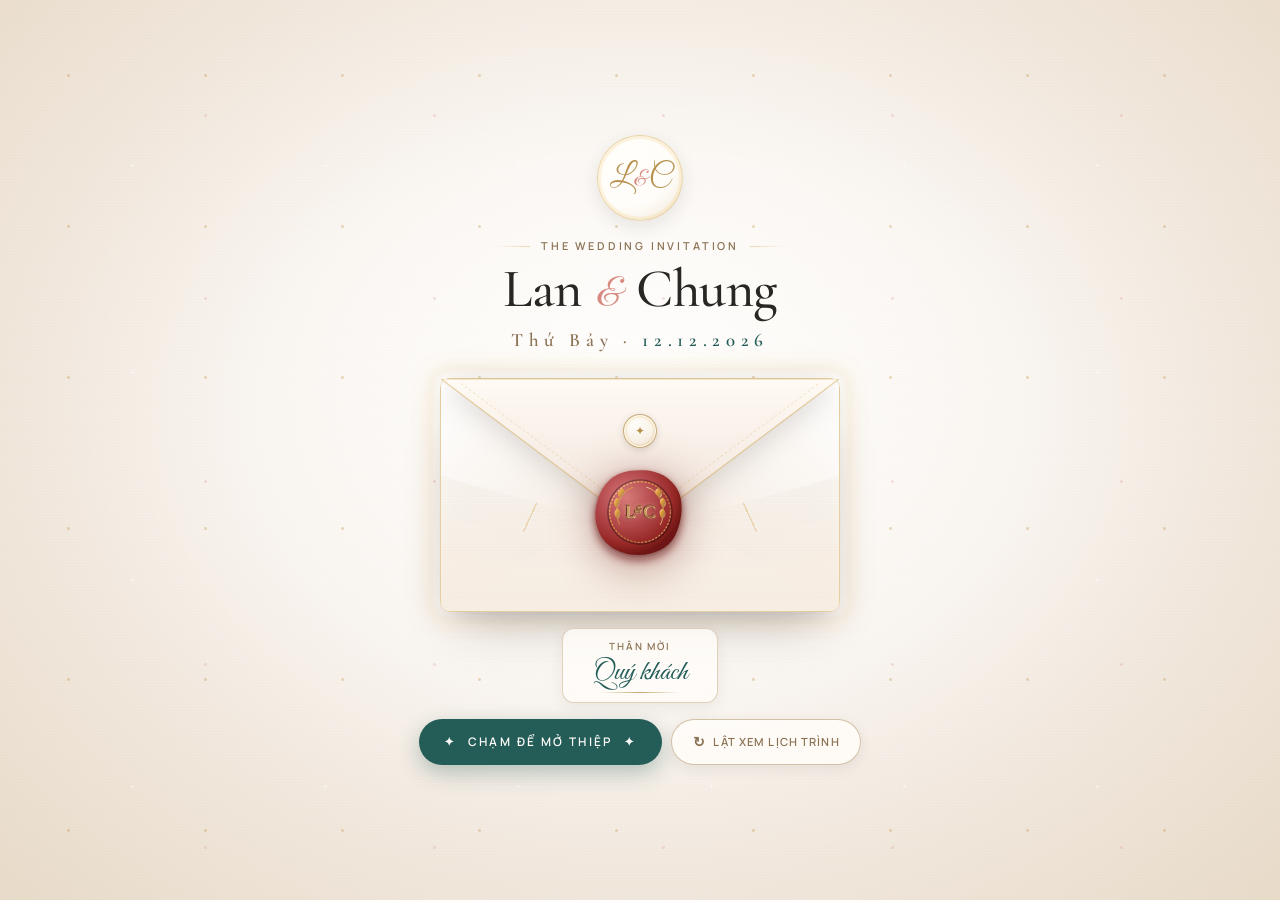
==== outer-cover.html @ cf14f26f "commit" ====
<!DOCTYPE html>
<html lang="vi">

<head>
  <meta charset="utf-8" />
  <meta name="viewport" content="width=device-width, initial-scale=1, viewport-fit=cover" />
  <meta name="theme-color" content="#f6efe8" />
  <meta name="description" content="Thiệp cưới Lan và Chung, ngày 12 tháng 12 năm 2026 — Bìa ngoài" />
  <title>Lan & Chung | Bìa thiệp · 12.12.2026</title>

  <link rel="preconnect" href="https://fonts.googleapis.com" />
  <link rel="preconnect" href="https://fonts.gstatic.com" crossorigin />
  <link
    href="https://fonts.googleapis.com/css2?family=Cormorant+Garamond:ital,wght@0,400;0,500;0,600;1,400&family=Great+Vibes&family=Manrope:wght@300;400;500;600;700&display=swap&subset=vietnamese"
    rel="stylesheet" />

  <style>
    /* ======================================================================
       BÌA NGOÀI THIỆP CƯỚI — LAN & CHUNG | 12.12.2026
       Thiết kế theo đúng bảng màu của dự án:
         --cream  #f6efe8   nền kem ấm
         --paper  #fffdf9   giấy trắng ngà
         --ink    #292723   mực đen ấm
         --green  #397f7d   xanh ngọc (nhấn phụ)
         --green-deep #245c58
         --rose   #d88a80   hồng đất (nhấn tên, dấu &)
         --pink   #deb6b4   hồng phấn nhạt
         --gold   #e9ad32   vàng kim
         --wax    #962826 / --wax-dark #6e1614  đỏ sáp
         vàng đồng phụ trợ dùng sẵn trong dự án: #b8904d, #aa8d62, #8c7355
       ====================================================================== */

    :root {
      --cream: #f6efe8;
      --paper: #fffdf9;
      --ink: #292723;
      --green: #397f7d;
      --green-deep: #245c58;
      --rose: #d88a80;
      --pink: #deb6b4;
      --gold: #e9ad32;
      --wax: #962826;
      --wax-dark: #6e1614;
      /* dẫn xuất đồng bộ palette, không thêm màu lạ */
      --gold-soft: rgba(212, 168, 83, 0.45);
      /* từ #e9ad32 pha */
      --bronze: #b8904d;
      --bronze-deep: #8c7355;
      --line: rgba(41, 39, 35, 0.17);
      --serif: 'Cormorant Garamond', 'Times New Roman', serif;
      --sans: 'Manrope', -apple-system, BlinkMacSystemFont, 'Segoe UI', Roboto, Arial, sans-serif;
      --script: 'Great Vibes', cursive;
    }

    *,
    *::before,
    *::after {
      box-sizing: border-box;
    }

    html,
    body {
      height: 100%;
    }

    body {
      margin: 0;
      font: clamp(14px, 1.05vw, 16px)/1.72 var(--sans);
      color: var(--ink);
      background: var(--cream);
      overflow-x: hidden;
      -webkit-font-smoothing: antialiased;
      -moz-osx-font-smoothing: grayscale;
    }

    button {
      font: inherit;
      color: inherit;
    }

    img {
      max-width: 100%;
      height: auto;
    }

    .skip {
      position: absolute;
      left: -9999px;
      width: 1px;
      height: 1px;
      overflow: hidden;
    }

    .skip:focus {
      position: fixed;
      left: 1rem;
      top: 1rem;
      z-index: 3000;
      background: var(--paper);
      padding: 0.8rem 1.2rem;
      box-shadow: 0 4px 14px rgba(41, 39, 35, 0.2);
    }

    /* ======================================================================
       1. SÂN KHẤU BÌA (COVER STAGE)
       ====================================================================== */
    .cover {
      position: relative;
      min-height: 100dvh;
      display: flex;
      flex-direction: column;
      align-items: center;
      justify-content: center;
      gap: clamp(0.9rem, 2.2vh, 1.4rem);
      padding:
        max(1.2rem, env(safe-area-inset-top)) max(1rem, env(safe-area-inset-right)) max(1.2rem, env(safe-area-inset-bottom)) max(1rem, env(safe-area-inset-left));
      overflow: hidden auto;
      isolation: isolate;
      perspective: 1400px;
      text-align: center;
      background:
        radial-gradient(ellipse at 50% 42%, #fffdfa 0%, var(--cream) 62%, #efe6da 100%);
    }

    /* Hoạ tiết giấy kẻ mờ trên nền — lấy từ texture giấy mỹ thuật của dự án */
    .cover::before {
      content: "";
      position: absolute;
      inset: 0;
      z-index: 0;
      background:
        repeating-linear-gradient(0deg, rgba(151, 123, 86, 0.02) 0, rgba(151, 123, 86, 0.02) 1px, transparent 3px);
      pointer-events: none;
    }

    /* Vignette vàng đồng nhẹ dọc mép — giống lớp phủ khung thiệp */
    .cover::after {
      content: "";
      position: absolute;
      inset: 0;
      z-index: 0;
      background:
        radial-gradient(ellipse at 50% 48%, transparent 42%, rgba(183, 142, 83, 0.12) 100%),
        radial-gradient(ellipse at 50% 45%, rgba(255, 255, 255, 0.6), transparent 66%);
      pointer-events: none;
    }

    /* Hạt bụi vàng lấp lánh */
    .cover-sparkles {
      position: absolute;
      inset: 0;
      z-index: 1;
      background-image:
        radial-gradient(circle, rgba(190, 145, 57, 0.7) 0 1px, transparent 1.8px),
        radial-gradient(circle, rgba(255, 255, 255, 0.9) 0 1px, transparent 2px),
        radial-gradient(circle, rgba(216, 138, 128, 0.5) 0 1px, transparent 2px);
      background-position: 0 0, 36px 62px, 91px 24px;
      background-size: 137px 151px, 193px 207px, 229px 183px;
      opacity: 0.45;
      pointer-events: none;
      animation: sparkleDrift 32s linear infinite, sparkleTwinkle 4s ease-in-out infinite alternate;
    }

    @keyframes sparkleDrift {
      to {
        background-position: 137px 151px, 229px 269px, 320px 207px;
      }
    }

    @keyframes sparkleTwinkle {
      from {
        opacity: 0.3;
      }

      to {
        opacity: 0.6;
      }
    }

    /* Cánh hoa hồng phấn rơi (CSS-only, tinh tế, không nặng) */
    .petal {
      position: absolute;
      top: -6vh;
      z-index: 1;
      width: 12px;
      height: 12px;
      background: linear-gradient(145deg, var(--pink), var(--rose));
      border-radius: 60% 40% 55% 45% / 55% 60% 40% 45%;
      opacity: 0;
      pointer-events: none;
      animation: petalFall linear infinite;
      filter: drop-shadow(0 1px 2px rgba(41, 39, 35, 0.12));
    }

    .petal:nth-child(1) {
      left: 8%;
      animation-duration: 13s;
      animation-delay: 0s;
      --sway: 5vw;
      --spin: 320deg;
    }

    .petal:nth-child(2) {
      left: 22%;
      animation-duration: 16s;
      animation-delay: 2.4s;
      --sway: -6vw;
      --spin: -260deg;
      width: 9px;
      height: 9px;
    }

    .petal:nth-child(3) {
      left: 38%;
      animation-duration: 14s;
      animation-delay: 5.1s;
      --sway: 7vw;
      --spin: 200deg;
    }

    .petal:nth-child(4) {
      left: 56%;
      animation-duration: 17s;
      animation-delay: 1.3s;
      --sway: -5vw;
      --spin: 340deg;
      width: 10px;
      height: 10px;
    }

    .petal:nth-child(5) {
      left: 71%;
      animation-duration: 15s;
      animation-delay: 3.8s;
      --sway: 6vw;
      --spin: -300deg;
    }

    .petal:nth-child(6) {
      left: 86%;
      animation-duration: 18s;
      animation-delay: 6.2s;
      --sway: -7vw;
      --spin: 240deg;
      width: 9px;
      height: 9px;
    }

    .petal:nth-child(7) {
      left: 47%;
      animation-duration: 19s;
      animation-delay: 8.5s;
      --sway: 4vw;
      --spin: -180deg;
    }

    .petal:nth-child(8) {
      left: 30%;
      animation-duration: 20s;
      animation-delay: 10s;
      --sway: -4vw;
      --spin: 260deg;
      width: 8px;
      height: 8px;
    }

    @keyframes petalFall {
      0% {
        transform: translate3d(0, -8vh, 0) rotate(0deg);
        opacity: 0;
      }

      8% {
        opacity: 0.85;
      }

      50% {
        transform: translate3d(var(--sway), 46vh, 0) rotate(calc(var(--spin) / 2));
      }

      92% {
        opacity: 0.7;
      }

      100% {
        transform: translate3d(calc(var(--sway) / 2), 108vh, 0) rotate(var(--spin));
        opacity: 0;
      }
    }

    /* ======================================================================
       2. KHỐI NỘI DUNG TRUNG TÂM
       ====================================================================== */
    .cover-content {
      position: relative;
      z-index: 5;
      width: 100%;
      max-width: 480px;
      display: flex;
      flex-direction: column;
      align-items: center;
      gap: clamp(0.7rem, 1.8vh, 1.1rem);
    }

    /* --- Logo / monogram trên bìa --- */
    .cover-monogram {
      width: clamp(64px, 15vw, 86px);
      aspect-ratio: 1;
      display: grid;
      place-items: center;
      border-radius: 50%;
      border: 1px solid var(--gold-soft);
      background:
        radial-gradient(circle at 34% 26%, #fffefa 0, var(--paper) 58%, #f0e4d4 100%);
      box-shadow:
        inset 0 0 0 3px rgba(233, 173, 50, 0.14),
        0 6px 18px rgba(41, 39, 35, 0.1);
      animation: introFade 0.9s cubic-bezier(0.2, 0.8, 0.2, 1) both;
    }

    .cover-monogram span {
      font-family: var(--script);
      font-size: clamp(1.5rem, 5vw, 1.9rem);
      line-height: 1;
      color: var(--bronze);
      text-shadow: 0 1px 0 rgba(255, 255, 255, 0.85);
    }

    .cover-monogram span i {
      font-style: normal;
      color: var(--rose);
      font-size: 0.68em;
      margin: 0 0.12em;
    }

    /* --- Khung tiêu đề mở đầu --- */
    .cover-intro {
      display: flex;
      flex-direction: column;
      align-items: center;
      gap: 0.4rem;
      padding: 0 1rem;
      animation: introFade 1s cubic-bezier(0.2, 0.8, 0.2, 1) 0.15s both;
    }

    .cover-eyebrow {
      font-size: clamp(0.6rem, 1.5vw, 0.68rem);
      text-transform: uppercase;
      letter-spacing: 0.26em;
      font-weight: 600;
      color: var(--bronze-deep);
      display: inline-flex;
      align-items: center;
      gap: 0.7rem;
    }

    .cover-eyebrow::before,
    .cover-eyebrow::after {
      content: "";
      width: clamp(18px, 6vw, 34px);
      height: 1px;
      background: linear-gradient(90deg, transparent, var(--gold-soft));
    }

    .cover-eyebrow::after {
      background: linear-gradient(90deg, var(--gold-soft), transparent);
    }

    .cover-names {
      margin: 0;
      font-family: var(--serif);
      font-size: clamp(2.3rem, 8vw, 3.4rem);
      font-weight: 500;
      line-height: 1.02;
      letter-spacing: -0.01em;
      color: var(--ink);
    }

    .cover-names i {
      font-style: normal;
      color: var(--rose);
      font-family: var(--script);
      font-size: 0.72em;
      margin: 0 0.08em;
      vertical-align: 0.06em;
    }

    .cover-date {
      margin: 0;
      font-family: var(--serif);
      font-size: clamp(1rem, 2.6vw, 1.18rem);
      letter-spacing: 0.3em;
      font-weight: 600;
      color: var(--bronze-deep);
    }

    .cover-date b {
      color: var(--green-deep);
      font-weight: 600;
    }

    /* ======================================================================
       3. PHONG BÌ HOÀNG GIA 3D
       ====================================================================== */
    .envelope-scene {
      position: relative;
      width: min(88vw, 400px);
      height: clamp(170px, min(54vw, 26vh), 240px);
      margin: 0.3rem auto 0;
      perspective: 1200px;
      transform-style: preserve-3d;
      animation: introFade 1s cubic-bezier(0.2, 0.8, 0.2, 1) 0.3s both;
    }

    /* Quầng sáng vàng đồng phía sau phong bì */
    .envelope-scene::before {
      content: "";
      position: absolute;
      inset: -8px;
      z-index: 0;
      border: 1px solid var(--gold-soft);
      border-radius: 16px;
      background: radial-gradient(ellipse, rgba(233, 173, 50, 0.28) 0%, rgba(216, 138, 128, 0.12) 44%, transparent 72%);
      box-shadow: 0 0 24px rgba(233, 173, 50, 0.22);
      filter: blur(3px);
      opacity: 0.75;
      animation: halo 4s ease-in-out infinite;
    }

    @keyframes halo {

      0%,
      100% {
        transform: scale(0.96);
        opacity: 0.65;
      }

      50% {
        transform: scale(1.05);
        opacity: 0.95;
      }
    }

    .envelope {
      position: relative;
      z-index: 1;
      width: 100%;
      height: 100%;
      border-radius: 10px;
      background:
        radial-gradient(ellipse at 50% 18%, rgba(255, 255, 255, 0.75), transparent 66%),
        repeating-linear-gradient(0deg, rgba(151, 123, 86, 0.018) 0, rgba(151, 123, 86, 0.018) 1px, transparent 1px, transparent 3px),
        #f5efe5;
      border: 1px solid var(--gold-soft);
      box-shadow:
        0 26px 48px -22px rgba(45, 38, 31, 0.35),
        0 8px 18px -8px rgba(0, 0, 0, 0.12),
        inset 0 0 30px rgba(220, 205, 185, 0.25);
      transform-style: preserve-3d;
      animation: envelopeFloat 9s ease-in-out infinite;
    }

    @keyframes envelopeFloat {

      0%,
      100% {
        transform: rotateX(1.5deg) rotateY(-3deg);
      }

      50% {
        transform: rotateX(-2deg) rotateY(3.5deg);
      }
    }

    /* --- 3.1 Lá thiệp mời nhô ra từ lòng phong bì --- */
    .envelope-card {
      position: absolute;
      top: 4%;
      left: 3%;
      width: 94%;
      height: 92%;
      z-index: 2;
      display: flex;
      flex-direction: column;
      justify-content: center;
      align-items: center;
      gap: 0.12rem;
      padding: 1rem 0.9rem;
      border-radius: 8px;
      overflow: hidden;
      text-align: center;
      background:
        radial-gradient(ellipse at 50% 34%, rgba(255, 255, 255, 0.88), transparent 74%),
        linear-gradient(145deg, #fffefb, #f8f1e7);
      border: 1px solid rgba(177, 144, 99, 0.38);
      box-shadow: 0 4px 18px rgba(0, 0, 0, 0.08);
    }

    /* Hoa văn hoạ tiết hoàng gia 4 góc — vẽ bằng gradient, đúng tông vàng đồng */
    .envelope-card::before {
      content: "";
      position: absolute;
      inset: 0;
      z-index: 0;
      background:
        radial-gradient(circle 3px at 14px 14px, var(--bronze) 42%, transparent 46%),
        radial-gradient(circle 3px at calc(100% - 14px) 14px, var(--bronze) 42%, transparent 46%),
        radial-gradient(circle 3px at 14px calc(100% - 14px), var(--bronze) 42%, transparent 46%),
        radial-gradient(circle 3px at calc(100% - 14px) calc(100% - 14px), var(--bronze) 42%, transparent 46%),
        linear-gradient(90deg, transparent calc(50% - 26px), rgba(184, 144, 77, 0.4) calc(50% - 25px), rgba(184, 144, 77, 0.4) calc(50% + 25px), transparent calc(50% + 26px)) top 9px left 20% / 60% 1px no-repeat,
        linear-gradient(90deg, transparent calc(50% - 26px), rgba(184, 144, 77, 0.4) calc(50% - 25px), rgba(184, 144, 77, 0.4) calc(50% + 25px), transparent calc(50% + 26px)) bottom 9px left 20% / 60% 1px no-repeat;
      opacity: 0.55;
      pointer-events: none;
    }

    .envelope-card>* {
      position: relative;
      z-index: 1;
    }

    .envelope-card-border {
      position: absolute;
      inset: 6px;
      z-index: 2;
      border: 1px solid rgba(177, 144, 99, 0.42);
      border-radius: 5px;
      pointer-events: none;
    }

    .envelope-card-border::before,
    .envelope-card-border::after {
      content: "✦";
      position: absolute;
      top: 50%;
      font-size: 0.5rem;
      color: var(--bronze);
      transform: translateY(-50%);
      opacity: 0.8;
      background: linear-gradient(145deg, #fffefb, #f8f1e7);
      padding: 0 3px;
    }

    .envelope-card-border::before {
      left: -4px;
    }

    .envelope-card-border::after {
      right: -4px;
    }

    .envelope-card-eyebrow {
      font-size: clamp(0.55rem, 1.2vw, 0.66rem);
      letter-spacing: 0.26em;
      text-transform: uppercase;
      font-weight: 600;
      color: var(--bronze-deep);
      margin-bottom: 0.15rem;
    }

    .envelope-card-names {
      margin: 0.12rem 0;
      font-family: var(--serif);
      font-size: clamp(1.8rem, 5.4vw, 2.6rem);
      font-weight: 500;
      line-height: 1.05;
      white-space: nowrap;
      color: var(--ink);
    }

    .envelope-card-names i {
      font-style: normal;
      color: var(--rose);
      font-family: var(--script);
      font-size: 0.78em;
      margin: 0 0.05em;
    }

    .envelope-card-date {
      margin: 0.1rem 0 0;
      font-size: clamp(0.62rem, 1.6vw, 0.76rem);
      letter-spacing: 0.22em;
      text-transform: uppercase;
      font-weight: 600;
      color: #6a645b;
    }

    /* --- 3.2 Thân túi phong bì (pocket) --- */
    .envelope-pocket {
      position: absolute;
      inset: 0;
      z-index: 3;
      border-radius: 8px;
      overflow: hidden;
      pointer-events: none;
    }

    .envelope-pocket-bg {
      position: absolute;
      inset: 0;
      background: #fbf7f0;
      border-radius: 8px;
    }

    .envelope-pocket-crease-left {
      position: absolute;
      top: 0;
      bottom: 0;
      left: 0;
      width: 50%;
      background: linear-gradient(135deg, rgba(255, 255, 255, 0.92) 0%, rgba(240, 228, 215, 0.95) 100%);
      clip-path: polygon(0 0, 100% 50%, 0 100%);
      box-shadow: 2px 0 8px rgba(41, 39, 35, 0.03);
    }

    .envelope-pocket-crease-right {
      position: absolute;
      top: 0;
      bottom: 0;
      right: 0;
      width: 50%;
      background: linear-gradient(-135deg, rgba(255, 255, 255, 0.92) 0%, rgba(240, 228, 215, 0.95) 100%);
      clip-path: polygon(100% 0, 0 50%, 100% 100%);
      box-shadow: -2px 0 8px rgba(41, 39, 35, 0.03);
    }

    .envelope-pocket-front {
      position: absolute;
      inset: 0;
      background:
        repeating-linear-gradient(0deg, rgba(151, 123, 86, 0.015) 0, rgba(151, 123, 86, 0.015) 1px, transparent 3px),
        linear-gradient(180deg, rgba(255, 255, 255, 0.6) 0%, rgba(247, 237, 226, 0.96) 100%);
      clip-path: polygon(0 42%, 50% 66%, 100% 42%, 100% 100%, 0 100%);
      border-radius: 0 0 8px 8px;
      filter: drop-shadow(0 -3px 8px rgba(41, 39, 35, 0.08));
    }

    /* Viền chỉmay vàng chạy dọc mép gấp túi */
    .envelope-pocket-front::before {
      content: "";
      position: absolute;
      inset: 0;
      background:
        linear-gradient(115deg, transparent calc(50% - 0.7px), var(--gold-soft) calc(50% - 0.7px), var(--gold-soft) calc(50% + 0.7px), transparent calc(50% + 0.7px)) left top / 50% 100% no-repeat,
        linear-gradient(-115deg, transparent calc(50% - 0.7px), var(--gold-soft) calc(50% - 0.7px), var(--gold-soft) calc(50% + 0.7px), transparent calc(50% + 0.7px)) right top / 50% 100% no-repeat;
      opacity: 0.85;
      -webkit-mask: linear-gradient(#000 0 0) top/100% 66% no-repeat;
      mask: linear-gradient(#000 0 0) top/100% 66% no-repeat;
      pointer-events: none;
    }

    /* --- 3.3 Nắp phong bì tam giác --- */
    .envelope-flap {
      position: absolute;
      top: 0;
      left: 0;
      right: 0;
      height: 66%;
      z-index: 5;
      transform-style: preserve-3d;
      transform-origin: top center;
      filter: drop-shadow(0 6px 14px rgba(41, 39, 35, 0.16));
    }

    .envelope-flap-svg {
      display: block;
      width: 100%;
      height: 100%;
    }

    .envelope-flap-ornament {
      position: absolute;
      top: 34%;
      left: 50%;
      z-index: 2;
      display: grid;
      place-items: center;
      width: clamp(28px, 8vw, 34px);
      aspect-ratio: 1;
      transform: translate(-50%, -50%);
      border: 1px solid rgba(184, 144, 77, 0.72);
      border-radius: 50%;
      background: radial-gradient(circle at 34% 26%, #fffefa 0, #f8f1e7 62%, #eadcc8 100%);
      box-shadow:
        inset 0 0 0 1px rgba(255, 255, 255, 0.85),
        inset 0 0 0 3px rgba(233, 173, 50, 0.16),
        0 2px 6px rgba(87, 67, 39, 0.18);
      pointer-events: none;
    }

    .envelope-flap-ornament span {
      color: var(--bronze);
      font-size: 0.72rem;
      line-height: 1;
      text-shadow: 0 1px 1px rgba(255, 255, 255, 0.85);
      animation: sparklePulse 2.6s ease-in-out infinite;
    }

    @keyframes sparklePulse {

      0%,
      100% {
        opacity: 0.65;
        transform: scale(0.9);
      }

      50% {
        opacity: 1;
        transform: scale(1.12);
      }
    }

    /* ======================================================================
       4. CON DẤU SÁP HOÀNG GIA (WAX SEAL) — nút mở thiệp
       ====================================================================== */
    .wax-seal {
      position: absolute;
      top: 58%;
      left: 50%;
      z-index: 10;
      transform: translate(-50%, -50%);
      background: none;
      border: 0;
      padding: 0;
      cursor: pointer;
      -webkit-tap-highlight-color: transparent;
      transition: opacity 0.4s ease, transform 0.4s cubic-bezier(0.2, 0.8, 0.2, 1);
    }

    .wax-seal:focus-visible {
      outline: 2px solid rgba(150, 40, 38, 0.6);
      outline-offset: 6px;
      border-radius: 50%;
    }

    .wax-seal-wrapper {
      position: relative;
      width: clamp(76px, 20vw, 92px);
      aspect-ratio: 1;
      display: grid;
      place-items: center;
      filter: drop-shadow(0 8px 22px rgba(110, 22, 20, 0.42));
      transition: transform 0.25s cubic-bezier(0.2, 0.8, 0.2, 1);
    }

    .wax-seal:hover .wax-seal-wrapper,
    .wax-seal:focus-visible .wax-seal-wrapper {
      transform: scale(1.08) rotate(1deg);
    }

    .wax-seal:active .wax-seal-wrapper {
      transform: scale(0.95);
    }

    /* Sóng lan toả quanh dấu sáp mời chạm */
    .wax-seal-wrapper::before,
    .wax-seal-wrapper::after {
      content: "";
      position: absolute;
      inset: -7px;
      border: 1px solid rgba(233, 173, 50, 0.72);
      border-radius: 50%;
      box-shadow: 0 0 12px rgba(233, 173, 50, 0.3);
      opacity: 0;
      pointer-events: none;
      animation: sealRipple 3.2s ease-out infinite;
    }

    .wax-seal-wrapper::after {
      border-color: rgba(255, 244, 218, 0.8);
      animation-delay: 1.6s;
    }

    @keyframes sealRipple {
      0% {
        transform: scale(0.92);
        opacity: 0;
      }

      18% {
        opacity: 0.72;
      }

      100% {
        transform: scale(1.5);
        opacity: 0;
      }
    }

    .wax-seal-svg {
      width: 100%;
      height: 100%;
      display: block;
      overflow: visible;
    }

    .wax-seal-monogram {
      position: absolute;
      top: 48%;
      left: 50%;
      z-index: 1;
      display: flex;
      align-items: center;
      transform: translate(-50%, -50%);
      color: #d9b768;
      font-family: var(--serif);
      font-size: clamp(15px, 4vw, 18px);
      font-weight: 500;
      line-height: 1;
      letter-spacing: 0.015em;
      -webkit-text-stroke: 0.35px rgba(118, 76, 36, 0.8);
      text-shadow:
        1px 1px 0 rgba(255, 232, 166, 0.85),
        -1px -1px 0 rgba(91, 35, 42, 0.78),
        0 2px 3px rgba(53, 13, 22, 0.7);
      filter: drop-shadow(0 0 2px rgba(255, 226, 153, 0.5));
      animation: monogramGleam 3s ease-in-out infinite;
      transition: transform 0.3s ease;
    }

    .wax-seal:hover .wax-seal-monogram {
      transform: translate(-50%, -50%) scale(1.14);
    }

    .wax-seal:active .wax-seal-monogram {
      transform: translate(-50%, -50%) scale(1.04);
    }

    @keyframes monogramGleam {

      0%,
      100% {
        opacity: 0.94;
        filter: drop-shadow(0 0 2px rgba(255, 226, 153, 0.5));
      }

      50% {
        opacity: 1;
        filter: drop-shadow(0 0 6px rgba(255, 226, 153, 0.9));
      }
    }

    .wax-seal-ampersand {
      margin: 1px 1px 0 0;
      font-family: var(--script);
      font-size: 0.55em;
      transform: rotate(-8deg);
    }

    /* Gợi ý chạm nhỏ dưới dấu sáp */
    .seal-hint {
      position: absolute;
      top: calc(100% + 6px);
      left: 50%;
      transform: translateX(-50%);
      white-space: nowrap;
      font-size: 0.56rem;
      font-weight: 600;
      letter-spacing: 0.16em;
      text-transform: uppercase;
      color: var(--bronze-deep);
      opacity: 0;
      animation: hintFade 3s ease-in-out 1.6s infinite;
    }

    @keyframes hintFade {

      0%,
      100% {
        opacity: 0;
      }

      40%,
      70% {
        opacity: 0.8;
      }
    }

    /* ======================================================================
       5. THẺ KHÁCH MỜI CÁ NHÂN HOÁ
       ====================================================================== */
    .guest-badge {
      display: inline-flex;
      flex-direction: column;
      align-items: center;
      gap: 0.05rem;
      padding: 0.55rem 1.5rem;
      border-radius: 12px;
      background: rgba(255, 253, 249, 0.82);
      border: 1px solid rgba(177, 144, 99, 0.4);
      box-shadow: 0 4px 16px rgba(41, 39, 35, 0.07);
      animation: introFade 1s cubic-bezier(0.2, 0.8, 0.2, 1) 0.5s both;
    }

    .guest-badge .prefix {
      font-size: 0.62rem;
      font-weight: 600;
      letter-spacing: 0.2em;
      text-transform: uppercase;
      color: var(--bronze-deep);
    }

    .guest-badge .name {
      position: relative;
      font-family: var(--script);
      font-size: clamp(1.4rem, 4.6vw, 1.8rem);
      line-height: 1.15;
      color: var(--green-deep);
      padding: 0 0.35rem 0.15em;
      text-shadow: 0 1px 0 rgba(255, 253, 249, 0.9);
    }

    .guest-badge .name::after {
      content: "";
      position: absolute;
      left: 12%;
      right: 12%;
      bottom: 0;
      height: 1px;
      background: linear-gradient(90deg, transparent, rgba(184, 144, 77, 0.8), transparent);
    }

    /* ======================================================================
       6. POSTCARD MẶT SAU — lịch trình (lật bằng nút)
       ====================================================================== */
    .scene-flip {
      position: relative;
      width: min(88vw, 400px);
      height: clamp(170px, min(54vw, 26vh), 240px);
      margin: 0.3rem auto 0;
      perspective: 1200px;
      display: none;
      /* chỉ hiện khi đang lật xem mặt sau */
    }

    .envelope-back {
      position: absolute;
      inset: 0;
      border-radius: 10px;
      display: flex;
      flex-direction: column;
      align-items: center;
      justify-content: center;
      gap: 0.3rem;
      padding: 0.8rem 1rem;
      text-align: center;
      background:
        radial-gradient(ellipse at 50% 12%, #fffefa 0%, #faf4eb 64%, #f4ebdf 100%);
      border: 1px solid rgba(177, 144, 99, 0.4);
      box-shadow:
        0 26px 48px -22px rgba(45, 38, 31, 0.32),
        inset 0 0 22px rgba(173, 143, 102, 0.1);
      overflow: hidden;
      user-select: none;
    }

    /* khung góc chỉnh tề như postcard thật */
    .envelope-back::before {
      content: "";
      position: absolute;
      inset: 10px;
      background:
        linear-gradient(90deg, rgba(177, 144, 99, .58), rgba(177, 144, 99, .18)) left top / 18px 1px no-repeat,
        linear-gradient(180deg, rgba(177, 144, 99, .58), rgba(177, 144, 99, .18)) left top / 1px 18px no-repeat,
        linear-gradient(270deg, rgba(177, 144, 99, .58), rgba(177, 144, 99, .18)) right top / 18px 1px no-repeat,
        linear-gradient(180deg, rgba(177, 144, 99, .58), rgba(177, 144, 99, .18)) right top / 1px 18px no-repeat,
        linear-gradient(90deg, rgba(177, 144, 99, .58), rgba(177, 144, 99, .18)) left bottom / 18px 1px no-repeat,
        linear-gradient(0deg, rgba(177, 144, 99, .58), rgba(177, 144, 99, .18)) left bottom / 1px 18px no-repeat,
        linear-gradient(270deg, rgba(177, 144, 99, .58), rgba(177, 144, 99, .18)) right bottom / 18px 1px no-repeat,
        linear-gradient(0deg, rgba(177, 144, 99, .58), rgba(177, 144, 99, .18)) right bottom / 1px 18px no-repeat;
      pointer-events: none;
    }

    .envelope-back>* {
      position: relative;
      z-index: 1;
    }

    .back-eyebrow {
      font-size: 0.5rem;
      font-weight: 700;
      letter-spacing: 0.24em;
      text-transform: uppercase;
      color: var(--bronze-deep);
    }

    .back-title {
      margin: 0;
      font-family: var(--script);
      font-size: clamp(1.5rem, 5vw, 1.9rem);
      font-weight: 400;
      color: var(--green);
    }

    .back-title i {
      font-style: normal;
      color: var(--bronze);
      font-size: 0.7em;
    }

    .back-date {
      margin: 0;
      font-size: 0.56rem;
      font-weight: 600;
      letter-spacing: 0.16em;
      text-transform: uppercase;
      color: #806b52;
    }

    .back-route {
      display: grid;
      grid-template-columns: minmax(0, 1fr) 1.15rem minmax(0, 1fr);
      align-items: center;
      gap: 0.35rem;
      width: 84%;
      margin-top: 0.1rem;
      font-family: var(--serif);
      font-size: 0.62rem;
      font-weight: 600;
      letter-spacing: 0.1em;
      text-transform: uppercase;
      color: var(--bronze-deep);
    }

    .back-route>span:first-child,
    .back-route>span:last-child {
      display: flex;
      align-items: center;
      min-width: 0;
      white-space: nowrap;
    }

    .back-route>span:first-child {
      justify-content: flex-end;
      gap: 0.4rem;
    }

    .back-route>span:last-child {
      justify-content: flex-start;
      gap: 0.4rem;
    }

    .back-route>span:first-child::after {
      content: "";
      flex: 1 1 1rem;
      height: 1px;
      background: linear-gradient(90deg, rgba(177, 144, 99, .38), rgba(177, 144, 99, .76));
    }

    .back-route>span:last-child::before {
      content: "";
      flex: 1 1 1rem;
      height: 1px;
      background: linear-gradient(90deg, rgba(177, 144, 99, .76), rgba(177, 144, 99, .38));
    }

    .back-route-mark {
      display: grid;
      place-items: center;
      width: 1.15rem;
      height: 1.15rem;
      color: var(--bronze);
      font-size: 0.6rem;
      border: 1px solid rgba(177, 144, 99, .38);
      border-radius: 50%;
      background: #faf4eb;
    }

    .back-events {
      display: grid;
      grid-template-columns: repeat(2, minmax(0, 1fr));
      width: 88%;
      border-top: 1px solid rgba(177, 144, 99, .32);
      border-bottom: 1px solid rgba(177, 144, 99, .32);
    }

    .back-event {
      display: flex;
      flex-direction: column;
      align-items: center;
      gap: 0.06rem;
      padding: 0.34rem 0.24rem;
    }

    .back-event+.back-event {
      border-left: 1px solid rgba(177, 144, 99, .26);
    }

    .back-event-time {
      font-family: var(--serif);
      font-size: 0.95rem;
      font-weight: 600;
      line-height: 1;
      color: var(--green);
    }

    .back-event-type {
      font-size: 0.46rem;
      font-weight: 700;
      letter-spacing: 0.12em;
      text-transform: uppercase;
      color: var(--bronze-deep);
    }

    .back-event strong {
      font-size: 0.56rem;
      font-weight: 600;
      line-height: 1.2;
      color: var(--ink);
    }

    .back-blessing {
      margin: 0.08rem 0 0;
      font-family: var(--serif);
      font-style: italic;
      font-size: 0.66rem;
      color: #6e5a4a;
    }

    /* ======================================================================
       7. NÚT ĐIỀU KHIỂN & LỜI MỜI
       ====================================================================== */
    .cover-actions {
      position: relative;
      z-index: 5;
      display: flex;
      flex-wrap: wrap;
      align-items: center;
      justify-content: center;
      gap: 0.6rem;
      animation: introFade 1s cubic-bezier(0.2, 0.8, 0.2, 1) 0.65s both;
    }

    .cover-cta {
      display: inline-flex;
      align-items: center;
      gap: 0.7rem;
      min-height: 46px;
      padding: 0.5rem 1.6rem;
      border: 0;
      border-radius: 999px;
      background: var(--green-deep);
      color: var(--paper);
      font-size: clamp(0.64rem, 1.7vw, 0.74rem);
      font-weight: 600;
      letter-spacing: 0.2em;
      text-transform: uppercase;
      cursor: pointer;
      box-shadow: 0 8px 22px rgba(36, 92, 88, 0.32);
      transition: transform 0.25s cubic-bezier(0.2, 0.8, 0.2, 1), box-shadow 0.25s ease, background 0.25s ease;
      user-select: none;
      -webkit-tap-highlight-color: transparent;
    }

    .cover-cta:hover {
      background: var(--green);
      transform: translateY(-2px);
      box-shadow: 0 12px 26px rgba(36, 92, 88, 0.4);
    }

    .cover-cta:active {
      transform: scale(0.97);
    }

    .cover-cta:focus-visible {
      outline: 2px solid var(--green);
      outline-offset: 4px;
    }

    .cover-flip-btn {
      display: inline-flex;
      align-items: center;
      gap: 0.45rem;
      min-height: 46px;
      padding: 0.5rem 1.3rem;
      border: 1px solid rgba(177, 144, 99, 0.55);
      border-radius: 999px;
      background: rgba(255, 253, 249, 0.85);
      color: var(--bronze-deep);
      font-size: clamp(0.62rem, 1.6vw, 0.7rem);
      font-weight: 600;
      letter-spacing: 0.1em;
      text-transform: uppercase;
      cursor: pointer;
      box-shadow: 0 4px 14px rgba(41, 39, 35, 0.08);
      transition: all 0.25s cubic-bezier(0.2, 0.8, 0.2, 1);
      -webkit-tap-highlight-color: transparent;
    }

    .cover-flip-btn:hover {
      background: var(--paper);
      border-color: rgba(177, 144, 99, 0.9);
      transform: translateY(-2px);
      box-shadow: 0 8px 20px rgba(41, 39, 35, 0.14);
    }

    .cover-flip-btn:active {
      transform: scale(0.96);
    }

    .cover-flip-btn:focus-visible {
      outline: 2px solid var(--bronze);
      outline-offset: 4px;
    }

    .cover-flip-btn .flip-icon {
      display: inline-block;
      font-size: 0.9rem;
      transition: transform 0.4s ease;
    }

    .cover-flip-btn.is-flipped .flip-icon {
      transform: rotate(180deg);
    }

    /* trạng thái đang xem mặt sau: ẩn phong bì + tên nút đổi */
    body.showing-back .envelope-scene {
      display: none;
    }

    body.showing-back .scene-flip {
      display: block;
    }

    /* ======================================================================
       8. ANIMATION CHUNG
       ====================================================================== */
    @keyframes introFade {
      from {
        opacity: 0;
        transform: translateY(-14px);
      }

      to {
        opacity: 1;
        transform: none;
      }
    }

    /* Tôn trọng người dùng muốn giảm chuyển động */
    @media (prefers-reduced-motion: reduce) {

      *,
      *::before,
      *::after {
        animation-duration: 0.01ms !important;
        animation-iteration-count: 1 !important;
        transition-duration: 0.01ms !important;
      }

      .petal,
      .cover-sparkles {
        display: none;
      }
    }

    /* ======================================================================
       9. RESPONSIVE
       ====================================================================== */
    /* Màn hình thấp (laptop dọc, điện thoại nằm ngang): co gọn để vừa khung */
    @media (max-height: 760px) {
      .cover { gap: 0.55rem; }
      .cover-monogram { width: 56px; }
      .cover-names { font-size: clamp(1.9rem, 6vw, 2.6rem); }
      .guest-badge { padding: 0.4rem 1.2rem; }
      .guest-badge .name { font-size: 1.3rem; }
      .cover-actions { gap: 0.45rem; }
      .cover-cta, .cover-flip-btn { min-height: 40px; padding-top: 0.3rem; padding-bottom: 0.3rem; }
    }

    @media (max-width: 420px) {
      .cover-content {
        max-width: 100%;
      }

      .envelope-scene,
      .scene-flip {
        width: 94vw;
      }

      .guest-badge {
        padding: 0.5rem 1.1rem;
      }
    }

    @media (min-width: 900px) {
      .cover {
        gap: 1.2rem;
      }

      .cover-content {
        max-width: 520px;
      }
    }
  </style>
</head>

<body>
  <a class="skip" href="#envelopeScene">Nhảy tới phong bì thiệp</a>

  <div class="cover" id="cover">
    <div class="cover-sparkles" aria-hidden="true"></div>
    <span class="petal" aria-hidden="true"></span>
    <span class="petal" aria-hidden="true"></span>
    <span class="petal" aria-hidden="true"></span>
    <span class="petal" aria-hidden="true"></span>
    <span class="petal" aria-hidden="true"></span>
    <span class="petal" aria-hidden="true"></span>
    <span class="petal" aria-hidden="true"></span>
    <span class="petal" aria-hidden="true"></span>

    <div class="cover-content">

      <!-- Monogram tròn L&C -->
      <div class="cover-monogram" aria-hidden="true">
        <span>L<i>&amp;</i>C</span>
      </div>

      <!-- Khung tiêu đề -->
      <header class="cover-intro">
        <span class="cover-eyebrow">The Wedding Invitation</span>
        <h1 class="cover-names">Lan <i>&amp;</i> Chung</h1>
        <p class="cover-date">Thứ Bảy · <b>12.12.2026</b></p>
      </header>

      <!-- Phong bì 3D + con dấu sáp -->
      <div class="envelope-scene" id="envelopeScene" aria-label="Phong bì thiệp cưới — chạm con dấu sáp để mở">
        <div class="envelope">
          <!-- Lá thiệp bên trong -->
          <div class="envelope-card">
            <span class="envelope-card-eyebrow">Wedding Invitation</span>
            <h2 class="envelope-card-names">Lan <i>&amp;</i> Chung</h2>
            <p class="envelope-card-date">Thứ Bảy · 12.12.2026</p>
            <div class="envelope-card-border" aria-hidden="true"></div>
          </div>

          <!-- Túi phong bì -->
          <div class="envelope-pocket" aria-hidden="true">
            <div class="envelope-pocket-bg"></div>
            <div class="envelope-pocket-crease-left"></div>
            <div class="envelope-pocket-crease-right"></div>
            <div class="envelope-pocket-front"></div>
          </div>

          <!-- Nắp tam giác -->
          <div class="envelope-flap" aria-hidden="true">
            <svg class="envelope-flap-svg" viewBox="0 0 400 215" preserveAspectRatio="none">
              <defs>
                <linearGradient id="flapGrad" x1="0%" y1="0%" x2="0%" y2="100%">
                  <stop offset="0%" stop-color="#fffaf4" />
                  <stop offset="62%" stop-color="#f5ebe3" />
                  <stop offset="100%" stop-color="#eadcc8" />
                </linearGradient>
              </defs>
              <polygon points="0,0 400,0 200,210" fill="url(#flapGrad)" />
              <polygon points="0,0 400,0 200,210" stroke="rgba(212, 168, 83, 0.5)" stroke-width="1.5" fill="none" />
              <polyline points="20,6 200,194 380,6" stroke="rgba(212, 168, 83, 0.38)" stroke-dasharray="3 3"
                stroke-width="1" fill="none" />
            </svg>
            <span class="envelope-flap-ornament"><span>✦</span></span>
          </div>

          <!-- Con dấu sáp -->
          <button class="wax-seal" id="openBtn" type="button" aria-label="Chạm con dấu sáp để mở thiệp cưới">
            <div class="wax-seal-wrapper">
              <svg class="wax-seal-svg" viewBox="0 0 100 100" fill="none" xmlns="http://www.w3.org/2000/svg"
                aria-hidden="true">
                <defs>
                  <radialGradient id="waxGrad" cx="36%" cy="32%" r="68%">
                    <stop offset="0%" stop-color="#d77b78" />
                    <stop offset="42%" stop-color="#b84f53" />
                    <stop offset="82%" stop-color="#962826" />
                    <stop offset="100%" stop-color="#6e1614" />
                  </radialGradient>
                  <linearGradient id="goldEmbroidery" x1="0%" y1="0%" x2="100%" y2="100%">
                    <stop offset="0%" stop-color="#fff2be" />
                    <stop offset="35%" stop-color="#e9ad32" />
                    <stop offset="70%" stop-color="#b8904d" />
                    <stop offset="100%" stop-color="#ffe299" />
                  </linearGradient>
                  <filter id="waxShadow" x="-20%" y="-20%" width="140%" height="140%">
                    <feDropShadow dx="0" dy="5" stdDeviation="5" flood-color="#6e1614" flood-opacity="0.55" />
                    <feDropShadow dx="0" dy="1" stdDeviation="2" flood-color="#000000" flood-opacity="0.3" />
                  </filter>
                </defs>
                <!-- mép sáp nóng chảy tự nhiên -->
                <path
                  d="M50 3.5 C68 2.5 85 11 92 27 C98 41 95 61 88 75 C80 90 62 96.5 45 95.5 C28 94.5 11 85.5 5 69.5 C-2 53.5 2 33.5 12 19.5 C22 6.5 36 3.5 50 3.5 Z"
                  fill="url(#waxGrad)" filter="url(#waxShadow)" />
                <circle cx="50" cy="49" r="35" stroke="rgba(0,0,0,0.35)" stroke-width="1.5" />
                <circle cx="50" cy="49" r="33" stroke="url(#goldEmbroidery)" stroke-width="1.2"
                  stroke-dasharray="2.5 1.5" opacity="0.85" />
                <!-- vòng nguyệt quế mạ vàng -->
                <g stroke="url(#goldEmbroidery)" stroke-width="1" opacity="0.85">
                  <path d="M28 63 C22 51 24 37 34 27 C36 25 39 23 43 22" />
                  <path d="M72 63 C78 51 76 37 66 27 C64 25 61 23 57 22" />
                  <path d="M26 56 C22 54 22 48 25 46 C28 45 30 50 26 56" fill="url(#goldEmbroidery)" />
                  <path d="M25 44 C21 42 22 36 25 34 C28 34 29 39 25 44" fill="url(#goldEmbroidery)" />
                  <path d="M28 33 C25 30 27 25 31 24 C34 25 34 30 28 33" fill="url(#goldEmbroidery)" />
                  <path d="M74 56 C78 54 78 48 75 46 C72 45 70 50 74 56" fill="url(#goldEmbroidery)" />
                  <path d="M75 44 C79 42 78 36 75 34 C72 34 71 39 75 44" fill="url(#goldEmbroidery)" />
                  <path d="M72 33 C75 30 73 25 69 24 C66 25 66 30 72 33" fill="url(#goldEmbroidery)" />
                </g>
              </svg>
              <span class="wax-seal-monogram" aria-hidden="true"><span>L</span><span
                  class="wax-seal-ampersand">&amp;</span><span>C</span></span>
              <span class="seal-hint" aria-hidden="true">Chạm để mở</span>
            </div>
          </button>
        </div>
      </div>

      <!-- Mặt sau postcard lịch trình (lật xem) -->
      <div class="scene-flip" id="sceneFlip" aria-hidden="true">
        <div class="envelope-back">
          <header>
            <span class="back-eyebrow">Trân trọng kính mời</span>
            <h2 class="back-title">Lan <i>&amp;</i> Chung</h2>
            <p class="back-date">Thứ Bảy · 12.12.2026</p>
          </header>
          <div class="back-route" aria-hidden="true">
            <span>Hạ Long</span>
            <span class="back-route-mark">✦</span>
            <span>Sóc Sơn</span>
          </div>
          <div class="back-events">
            <article class="back-event">
              <span class="back-event-time">10:30</span>
              <span class="back-event-type">Tiệc nhà gái</span>
              <strong>Seabay Hạ Long</strong>
            </article>
            <article class="back-event">
              <span class="back-event-time">16:30</span>
              <span class="back-event-type">Tiệc nhà trai</span>
              <strong>Tư gia nhà trai</strong>
            </article>
          </div>
          <p class="back-blessing">Rất mong được đón bạn trong ngày vui của chúng mình.</p>
        </div>
      </div>

      <!-- Thẻ khách mời cá nhân hoá (JS điền tên từ ?guest=) -->
      <div class="guest-badge" id="guestBadge" hidden>
        <span class="prefix">Thân mời</span>
        <span class="name" id="guestName">Quý khách</span>
      </div>

      <!-- Nút điều khiển -->
      <div class="cover-actions">
        <button class="cover-cta" id="openCta" type="button">
          <span aria-hidden="true">✦</span>
          <span>Chạm để mở thiệp</span>
          <span aria-hidden="true">✦</span>
        </button>
        <button class="cover-flip-btn" id="flipBtn" type="button">
          <span class="flip-icon" aria-hidden="true">↻</span>
          <span id="flipLabel">Lật xem lịch trình</span>
        </button>
      </div>
    </div>
  </div>

  <script>
    (function () {
      "use strict";

      /* ---- 1. Cá nhân hoá tên khách mời từ tham số ?guest=... ---- */
      var badge = document.getElementById("guestBadge");
      var nameEl = document.getElementById("guestName");
      try {
        var guest = new URLSearchParams(location.search).get("guest");
        if (guest && guest.trim()) {
          nameEl.textContent = guest.trim();
          badge.hidden = false;
        }
      } catch (e) { /* bỏ qua nếu URL không hợp lệ */ }

      /* ---- 2. Lật xem postcard lịch trình mặt sau ---- */
      var flipBtn = document.getElementById("flipBtn");
      var flipLabel = document.getElementById("flipLabel");
      var sceneFlip = document.getElementById("sceneFlip");
      var showingBack = false;

      flipBtn.addEventListener("click", function () {
        showingBack = !showingBack;
        document.body.classList.toggle("showing-back", showingBack);
        flipBtn.classList.toggle("is-flipped", showingBack);
        flipLabel.textContent = showingBack ? "Lật về phong bì" : "Lật xem lịch trình";
        sceneFlip.setAttribute("aria-hidden", showingBack ? "false" : "true");
      });

      /* ---- 3. Mở thiệp: dấu sáp hoặc CTA ----
         Khi nhúng vào site thật, thay hàm openInvitation() bằng logic
         mở cover trong index.html (ví dụ: gọi openEnvelope() của envelope.js
         hoặc chuyển hướng sang index.html). */
      function openInvitation() {
        // Demo: hiệu ứng mở nhẹ rồi đưa về trang thiệp chính
        document.getElementById("cover").style.transition = "opacity .6s ease, transform .6s ease";
        document.getElementById("cover").style.opacity = "0";
        document.getElementById("cover").style.transform = "scale(1.06)";
        setTimeout(function () {
          // Trong dự án thật: window.location.href = "index.html";
          document.getElementById("cover").style.opacity = "";
          document.getElementById("cover").style.transform = "";
        }, 650);
      }

      document.getElementById("openBtn").addEventListener("click", openInvitation);
      document.getElementById("openCta").addEventListener("click", openInvitation);
      document.addEventListener("keydown", function (ev) {
        if (ev.key === "Enter" || ev.key === " ") {
          var t = ev.target;
          if (t && (t.id === "openBtn" || t.id === "openCta")) return; // nút tự xử lý
        }
      });
    })();
  </script>
</body>

</html>
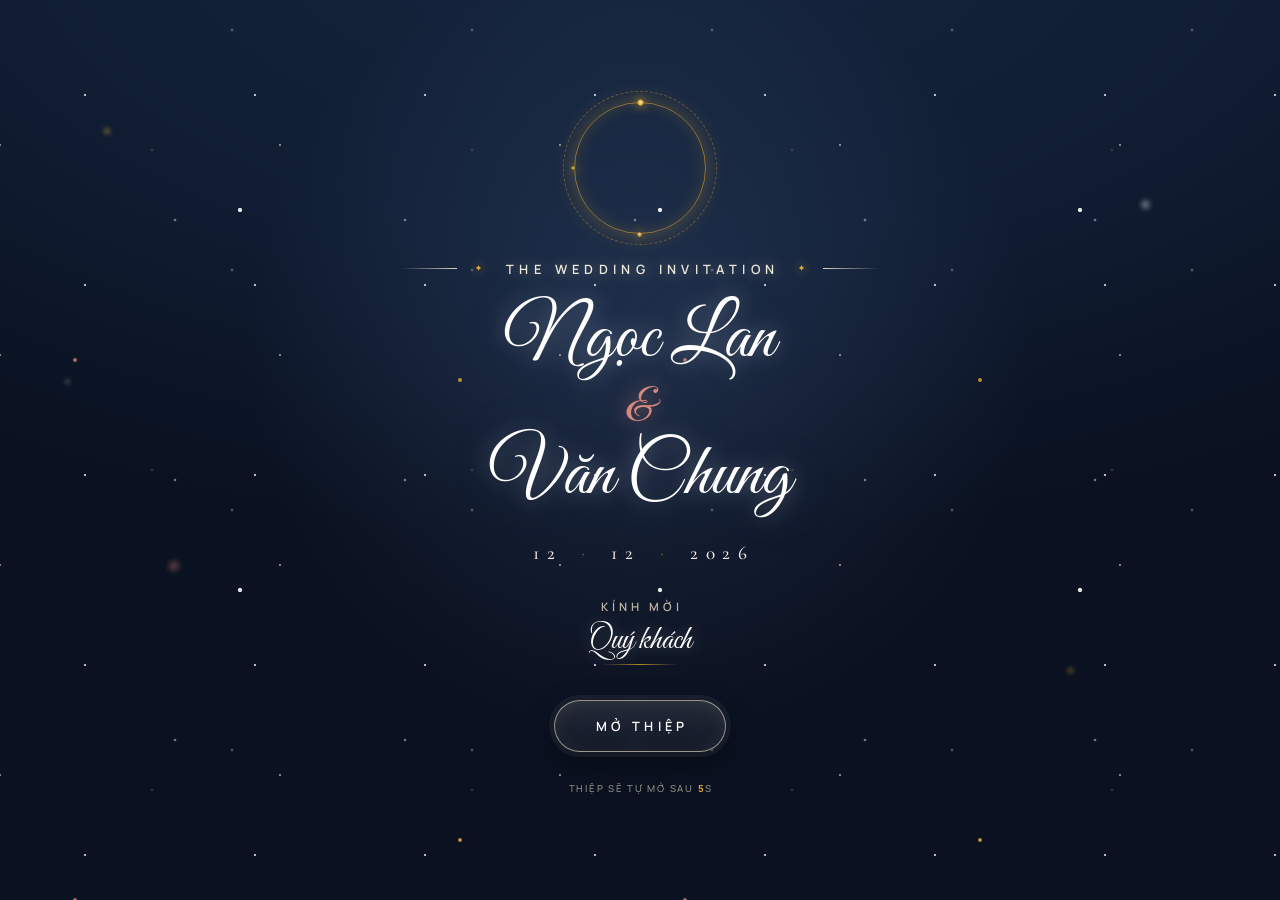
==== commit 259a8d54: "commit" ====
--- a/outer-cover.html
+++ b/outer-cover.html
@@ -4,49 +4,38 @@
 <head>
   <meta charset="utf-8" />
   <meta name="viewport" content="width=device-width, initial-scale=1, viewport-fit=cover" />
-  <meta name="theme-color" content="#f6efe8" />
+  <meta name="theme-color" content="#0b1526" />
   <meta name="description" content="Thiệp cưới Lan và Chung, ngày 12 tháng 12 năm 2026 — Bìa ngoài" />
-  <title>Lan & Chung | Bìa thiệp · 12.12.2026</title>
+  <title>Lan & Chung | Mở thiệp · 12.12.2026</title>
 
   <link rel="preconnect" href="https://fonts.googleapis.com" />
   <link rel="preconnect" href="https://fonts.gstatic.com" crossorigin />
   <link
-    href="https://fonts.googleapis.com/css2?family=Cormorant+Garamond:ital,wght@0,400;0,500;0,600;1,400&family=Great+Vibes&family=Manrope:wght@300;400;500;600;700&display=swap&subset=vietnamese"
+    href="https://fonts.googleapis.com/css2?family=Cormorant+Garamond:ital,wght@0,400;0,500;0,600;1,400;1,500&family=Great+Vibes&family=Manrope:wght@300;400;500;600;700&display=swap&subset=vietnamese"
     rel="stylesheet" />
 
   <style>
     /* ======================================================================
        BÌA NGOÀI THIỆP CƯỚI — LAN & CHUNG | 12.12.2026
-       Thiết kế theo đúng bảng màu của dự án:
-         --cream  #f6efe8   nền kem ấm
-         --paper  #fffdf9   giấy trắng ngà
-         --ink    #292723   mực đen ấm
-         --green  #397f7d   xanh ngọc (nhấn phụ)
-         --green-deep #245c58
-         --rose   #d88a80   hồng đất (nhấn tên, dấu &)
-         --pink   #deb6b4   hồng phấn nhạt
-         --gold   #e9ad32   vàng kim
-         --wax    #962826 / --wax-dark #6e1614  đỏ sáp
-         vàng đồng phụ trợ dùng sẵn trong dự án: #b8904d, #aa8d62, #8c7355
+       Thiết kế mới: Bầu trời đêm đầy sao lấp lánh
+       Vẫn giữ bảng màu gốc của dự án làm điểm nhấn:
+         --rose #d88a80 · --gold #e9ad32 · --green #397f7d
        ====================================================================== */
 
     :root {
-      --cream: #f6efe8;
-      --paper: #fffdf9;
-      --ink: #292723;
-      --green: #397f7d;
-      --green-deep: #245c58;
+      /* màu nền trời đêm */
+      --night-1: #0a1120;
+      --night-2: #101d33;
+      --night-3: #16263f;
+      /* palette gốc của dự án */
       --rose: #d88a80;
       --pink: #deb6b4;
       --gold: #e9ad32;
-      --wax: #962826;
-      --wax-dark: #6e1614;
-      /* dẫn xuất đồng bộ palette, không thêm màu lạ */
-      --gold-soft: rgba(212, 168, 83, 0.45);
-      /* từ #e9ad32 pha */
-      --bronze: #b8904d;
-      --bronze-deep: #8c7355;
-      --line: rgba(41, 39, 35, 0.17);
+      --gold-soft: rgba(233, 173, 50, 0.55);
+      --green: #397f7d;
+      --green-deep: #245c58;
+      --ink: #292723;
+      --paper: #fffdf9;
       --serif: 'Cormorant Garamond', 'Times New Roman', serif;
       --sans: 'Manrope', -apple-system, BlinkMacSystemFont, 'Segoe UI', Roboto, Arial, sans-serif;
       --script: 'Great Vibes', cursive;
@@ -66,8 +55,8 @@
     body {
       margin: 0;
       font: clamp(14px, 1.05vw, 16px)/1.72 var(--sans);
-      color: var(--ink);
-      background: var(--cream);
+      color: var(--paper);
+      background: var(--night-1);
       overflow-x: hidden;
       -webkit-font-smoothing: antialiased;
       -moz-osx-font-smoothing: grayscale;
@@ -76,11 +65,6 @@
     button {
       font: inherit;
       color: inherit;
-    }
-
-    img {
-      max-width: 100%;
-      height: auto;
     }
 
     .skip {
@@ -97,1146 +81,646 @@
       top: 1rem;
       z-index: 3000;
       background: var(--paper);
+      color: var(--ink);
       padding: 0.8rem 1.2rem;
-      box-shadow: 0 4px 14px rgba(41, 39, 35, 0.2);
+      box-shadow: 0 4px 14px rgba(0, 0, 0, 0.4);
     }
 
     /* ======================================================================
-       1. SÂN KHẤU BÌA (COVER STAGE)
+       1. BẦU TRỜI ĐÊM
        ====================================================================== */
     .cover {
       position: relative;
       min-height: 100dvh;
       display: flex;
-      flex-direction: column;
       align-items: center;
       justify-content: center;
-      gap: clamp(0.9rem, 2.2vh, 1.4rem);
       padding:
-        max(1.2rem, env(safe-area-inset-top)) max(1rem, env(safe-area-inset-right)) max(1.2rem, env(safe-area-inset-bottom)) max(1rem, env(safe-area-inset-left));
-      overflow: hidden auto;
+        max(1.4rem, env(safe-area-inset-top)) max(1rem, env(safe-area-inset-right)) max(1.4rem, env(safe-area-inset-bottom)) max(1rem, env(safe-area-inset-left));
+      overflow: hidden;
       isolation: isolate;
-      perspective: 1400px;
-      text-align: center;
       background:
-        radial-gradient(ellipse at 50% 42%, #fffdfa 0%, var(--cream) 62%, #efe6da 100%);
-    }
-
-    /* Hoạ tiết giấy kẻ mờ trên nền — lấy từ texture giấy mỹ thuật của dự án */
+        radial-gradient(ellipse 120% 90% at 50% -10%, var(--night-3) 0%, var(--night-2) 42%, var(--night-1) 78%),
+        var(--night-1);
+    }
+
+    /* Vầng sáng xanh mờ rọi từ trên xuống giữa màn hình */
     .cover::before {
       content: "";
       position: absolute;
-      inset: 0;
+      top: -12%;
+      left: 50%;
+      width: min(120vw, 900px);
+      aspect-ratio: 1;
+      transform: translateX(-50%);
+      background: radial-gradient(circle, rgba(120, 160, 220, 0.16) 0%, transparent 62%);
+      pointer-events: none;
       z-index: 0;
-      background:
-        repeating-linear-gradient(0deg, rgba(151, 123, 86, 0.02) 0, rgba(151, 123, 86, 0.02) 1px, transparent 3px);
-      pointer-events: none;
-    }
-
-    /* Vignette vàng đồng nhẹ dọc mép — giống lớp phủ khung thiệp */
-    .cover::after {
-      content: "";
-      position: absolute;
-      inset: 0;
-      z-index: 0;
-      background:
-        radial-gradient(ellipse at 50% 48%, transparent 42%, rgba(183, 142, 83, 0.12) 100%),
-        radial-gradient(ellipse at 50% 45%, rgba(255, 255, 255, 0.6), transparent 66%);
-      pointer-events: none;
-    }
-
-    /* Hạt bụi vàng lấp lánh */
-    .cover-sparkles {
+    }
+
+    /* Hai lớp sao: nhỏ lấp lánh & sao to nhấp nháy */
+    .stars,
+    .stars--big {
       position: absolute;
       inset: 0;
       z-index: 1;
+      pointer-events: none;
+    }
+
+    .stars {
       background-image:
-        radial-gradient(circle, rgba(190, 145, 57, 0.7) 0 1px, transparent 1.8px),
-        radial-gradient(circle, rgba(255, 255, 255, 0.9) 0 1px, transparent 2px),
-        radial-gradient(circle, rgba(216, 138, 128, 0.5) 0 1px, transparent 2px);
-      background-position: 0 0, 36px 62px, 91px 24px;
-      background-size: 137px 151px, 193px 207px, 229px 183px;
-      opacity: 0.45;
+        radial-gradient(circle, rgba(255, 255, 255, 0.95) 0 1px, transparent 1.6px),
+        radial-gradient(circle, rgba(190, 210, 255, 0.7) 0 1px, transparent 1.7px),
+        radial-gradient(circle, rgba(255, 244, 214, 0.65) 0 .8px, transparent 1.5px);
+      background-size: 170px 190px, 230px 260px, 280px 210px;
+      background-position: 0 0, 60px 90px, 140px 40px;
+      opacity: 0.75;
+      animation: starDrift 60s linear infinite, starTwinkle 5s ease-in-out infinite alternate;
+    }
+
+    .stars--big {
+      background-image:
+        radial-gradient(circle, rgba(255, 255, 255, 1) 0 1.6px, transparent 2.6px),
+        radial-gradient(circle, rgba(233, 173, 50, 0.9) 0 1.4px, transparent 2.4px),
+        radial-gradient(circle, rgba(216, 138, 128, 0.85) 0 1.4px, transparent 2.4px);
+      background-size: 420px 380px, 520px 460px, 610px 540px;
+      background-position: 30px 20px, 200px 150px, 380px 90px;
+      opacity: 0.9;
+      animation: starTwinkle 3.2s ease-in-out infinite alternate;
+    }
+
+    @keyframes starDrift {
+      to {
+        background-position: 170px 190px, 290px 350px, 420px 250px;
+      }
+    }
+
+    @keyframes starTwinkle {
+      from {
+        opacity: 0.4;
+      }
+
+      to {
+        opacity: 1;
+      }
+    }
+
+    /* Sao băng ngẫu nhiên rút qua bầu trời */
+    .shooting-star {
+      position: absolute;
+      top: 12%;
+      left: -10%;
+      width: 120px;
+      height: 1.5px;
+      background: linear-gradient(90deg, rgba(255, 255, 255, 0), #fff 55%, #fff);
+      border-radius: 999px;
+      filter: drop-shadow(0 0 6px rgba(255, 255, 255, 0.9));
+      opacity: 0;
+      z-index: 1;
       pointer-events: none;
-      animation: sparkleDrift 32s linear infinite, sparkleTwinkle 4s ease-in-out infinite alternate;
-    }
-
-    @keyframes sparkleDrift {
+      transform: rotate(18deg);
+      animation: shoot 9s ease-in infinite;
+    }
+
+    .shooting-star:nth-child(2) {
+      top: 34%;
+      animation-delay: 3.4s;
+      animation-duration: 11s;
+      width: 90px;
+    }
+
+    .shooting-star:nth-child(3) {
+      top: 7%;
+      animation-delay: 6.2s;
+      animation-duration: 10s;
+      width: 150px;
+    }
+
+    @keyframes shoot {
+      0% {
+        transform: translateX(0) translateY(0) rotate(18deg);
+        opacity: 0;
+      }
+
+      3% {
+        opacity: 1;
+      }
+
+      9% {
+        transform: translateX(130vw) translateY(34vh) rotate(18deg);
+        opacity: 0;
+      }
+
+      100% {
+        opacity: 0;
+      }
+    }
+
+    /* Tuyết bụi sáng trôi chậm (glitter dust) */
+    .dust {
+      position: absolute;
+      inset: -10%;
+      z-index: 1;
+      background-image:
+        radial-gradient(circle, rgba(255, 255, 255, 0.5) 0 1px, transparent 1.8px),
+        radial-gradient(circle, rgba(233, 173, 50, 0.35) 0 1px, transparent 1.8px);
+      background-size: 240px 240px, 320px 320px;
+      background-position: 0 0, 120px 80px;
+      opacity: 0.5;
+      animation: dustFloat 26s ease-in-out infinite alternate;
+      pointer-events: none;
+    }
+
+    @keyframes dustFloat {
+      from {
+        transform: translate3d(-2%, -1%, 0);
+      }
+
       to {
-        background-position: 137px 151px, 229px 269px, 320px 207px;
-      }
-    }
-
-    @keyframes sparkleTwinkle {
-      from {
-        opacity: 0.3;
-      }
-
-      to {
-        opacity: 0.6;
-      }
-    }
-
-    /* Cánh hoa hồng phấn rơi (CSS-only, tinh tế, không nặng) */
-    .petal {
-      position: absolute;
-      top: -6vh;
+        transform: translate3d(2%, 2%, 0);
+      }
+    }
+
+    /* Canvas pháo hoa khi mở thiệp */
+    .burst-canvas {
+      position: absolute;
+      inset: 0;
+      z-index: 6;
+      pointer-events: none;
+    }
+
+    /* Đốm sáng bokeh lớn mờ rải rác trên nền */
+    .bokeh {
+      position: absolute;
+      border-radius: 50%;
       z-index: 1;
-      width: 12px;
-      height: 12px;
-      background: linear-gradient(145deg, var(--pink), var(--rose));
-      border-radius: 60% 40% 55% 45% / 55% 60% 40% 45%;
-      opacity: 0;
       pointer-events: none;
-      animation: petalFall linear infinite;
-      filter: drop-shadow(0 1px 2px rgba(41, 39, 35, 0.12));
-    }
-
-    .petal:nth-child(1) {
-      left: 8%;
-      animation-duration: 13s;
-      animation-delay: 0s;
-      --sway: 5vw;
-      --spin: 320deg;
-    }
-
-    .petal:nth-child(2) {
-      left: 22%;
-      animation-duration: 16s;
-      animation-delay: 2.4s;
-      --sway: -6vw;
-      --spin: -260deg;
-      width: 9px;
-      height: 9px;
-    }
-
-    .petal:nth-child(3) {
-      left: 38%;
-      animation-duration: 14s;
-      animation-delay: 5.1s;
-      --sway: 7vw;
-      --spin: 200deg;
-    }
-
-    .petal:nth-child(4) {
-      left: 56%;
-      animation-duration: 17s;
-      animation-delay: 1.3s;
-      --sway: -5vw;
-      --spin: 340deg;
-      width: 10px;
-      height: 10px;
-    }
-
-    .petal:nth-child(5) {
-      left: 71%;
-      animation-duration: 15s;
-      animation-delay: 3.8s;
-      --sway: 6vw;
-      --spin: -300deg;
-    }
-
-    .petal:nth-child(6) {
-      left: 86%;
-      animation-duration: 18s;
-      animation-delay: 6.2s;
-      --sway: -7vw;
-      --spin: 240deg;
-      width: 9px;
-      height: 9px;
-    }
-
-    .petal:nth-child(7) {
-      left: 47%;
-      animation-duration: 19s;
-      animation-delay: 8.5s;
-      --sway: 4vw;
-      --spin: -180deg;
-    }
-
-    .petal:nth-child(8) {
-      left: 30%;
-      animation-duration: 20s;
-      animation-delay: 10s;
-      --sway: -4vw;
-      --spin: 260deg;
-      width: 8px;
-      height: 8px;
-    }
-
-    @keyframes petalFall {
-      0% {
-        transform: translate3d(0, -8vh, 0) rotate(0deg);
-        opacity: 0;
-      }
-
-      8% {
-        opacity: 0.85;
-      }
-
-      50% {
-        transform: translate3d(var(--sway), 46vh, 0) rotate(calc(var(--spin) / 2));
-      }
-
-      92% {
-        opacity: 0.7;
-      }
-
-      100% {
-        transform: translate3d(calc(var(--sway) / 2), 108vh, 0) rotate(var(--spin));
-        opacity: 0;
-      }
+      filter: blur(2px);
+      animation: bokehFloat 14s ease-in-out infinite alternate;
+    }
+    .bokeh-1 {
+      top: 14%; left: 8%;
+      width: 10px; height: 10px;
+      background: radial-gradient(circle, rgba(233,173,50,0.55), rgba(233,173,50,0) 70%);
+    }
+    .bokeh-2 {
+      top: 62%; left: 13%;
+      width: 16px; height: 16px;
+      background: radial-gradient(circle, rgba(216,138,128,0.45), rgba(216,138,128,0) 70%);
+      animation-delay: 3s; animation-duration: 18s;
+    }
+    .bokeh-3 {
+      top: 22%; right: 10%;
+      width: 13px; height: 13px;
+      background: radial-gradient(circle, rgba(255,255,255,0.5), rgba(255,255,255,0) 70%);
+      animation-delay: 6s;
+    }
+    .bokeh-4 {
+      top: 74%; right: 16%;
+      width: 9px; height: 9px;
+      background: radial-gradient(circle, rgba(233,173,50,0.5), rgba(233,173,50,0) 70%);
+      animation-delay: 1.5s; animation-duration: 16s;
+    }
+    .bokeh-5 {
+      top: 42%; left: 5%;
+      width: 7px; height: 7px;
+      background: radial-gradient(circle, rgba(255,255,255,0.4), rgba(255,255,255,0) 70%);
+      animation-delay: 8s;
+    }
+    @keyframes bokehFloat {
+      from { transform: translate3d(0, 0, 0) scale(1); opacity: 0.55; }
+      to   { transform: translate3d(14px, -18px, 0) scale(1.25); opacity: 1; }
     }
 
     /* ======================================================================
-       2. KHỐI NỘI DUNG TRUNG TÂM
+       2. NỘI DUNG BÌA
        ====================================================================== */
     .cover-content {
       position: relative;
       z-index: 5;
       width: 100%;
-      max-width: 480px;
+      max-width: 520px;
       display: flex;
       flex-direction: column;
       align-items: center;
-      gap: clamp(0.7rem, 1.8vh, 1.1rem);
-    }
-
-    /* --- Logo / monogram trên bìa --- */
-    .cover-monogram {
-      width: clamp(64px, 15vw, 86px);
-      aspect-ratio: 1;
+      text-align: center;
+      gap: clamp(0.75rem, 2vh, 1.15rem);
+    }
+
+    /* --- LOGO LIU CHIU trong vòng tròn vàng phát sáng ---
+       Hiệu ứng: logo thở nhẹ + vành khuyết xoay + 3 chấm bụi vàng
+       bay theo quỹ đạo tròn quanh logo */
+    .cover-logo-wrap {
+      position: relative;
       display: grid;
       place-items: center;
+      width: clamp(108px, 26vw, 132px);
+      aspect-ratio: 1;
+      margin-bottom: 0.35rem;
+      animation: riseIn 1.1s cubic-bezier(0.2, 0.8, 0.2, 1) 0.1s both;
+    }
+
+    /* Vòng tròn chính + vành khuyết xoay chậm */
+    .cover-logo-wrap::before,
+    .cover-logo-wrap::after {
+      content: "";
+      position: absolute;
+      inset: 0;
       border-radius: 50%;
-      border: 1px solid var(--gold-soft);
-      background:
-        radial-gradient(circle at 34% 26%, #fffefa 0, var(--paper) 58%, #f0e4d4 100%);
+      pointer-events: none;
+    }
+    .cover-logo-wrap::before {
+      border: 1px solid rgba(233, 173, 50, 0.55);
       box-shadow:
-        inset 0 0 0 3px rgba(233, 173, 50, 0.14),
-        0 6px 18px rgba(41, 39, 35, 0.1);
-      animation: introFade 0.9s cubic-bezier(0.2, 0.8, 0.2, 1) both;
-    }
-
-    .cover-monogram span {
+        0 0 22px rgba(233, 173, 50, 0.28),
+        inset 0 0 16px rgba(233, 173, 50, 0.16);
+      animation: haloPulse 3.6s ease-in-out infinite;
+    }
+    .cover-logo-wrap::after {
+      inset: -11px;
+      border: 1px dashed rgba(233, 173, 50, 0.35);
+      animation: haloSpin 26s linear infinite;
+    }
+    @keyframes haloPulse {
+      0%, 100% { box-shadow: 0 0 18px rgba(233,173,50,0.22), inset 0 0 14px rgba(233,173,50,0.14); }
+      50%      { box-shadow: 0 0 34px rgba(233,173,50,0.42), inset 0 0 20px rgba(233,173,50,0.22); }
+    }
+    @keyframes haloSpin {
+      to { transform: rotate(360deg); }
+    }
+
+    /* 3 chấm bụi vàng bay theo quỹ đạo tròn quanh logo */
+    .orbit-dot {
+      position: absolute;
+      inset: 0;
+      border-radius: 50%;
+      pointer-events: none;
+      animation: haloSpin linear infinite;
+    }
+    .orbit-dot::before {
+      content: "";
+      position: absolute;
+      top: -3px;
+      left: 50%;
+      width: 6px; height: 6px;
+      margin-left: -3px;
+      border-radius: 50%;
+      background: radial-gradient(circle, #ffe9b8 0%, rgba(233,173,50,0.9) 55%, rgba(233,173,50,0) 75%);
+      box-shadow: 0 0 10px rgba(233, 173, 50, 0.9);
+    }
+    .orbit-dot:nth-child(1) { animation-duration: 7s; }
+    .orbit-dot:nth-child(1)::before { width: 7px; height: 7px; }
+    .orbit-dot:nth-child(2) { animation-duration: 11s; animation-direction: reverse; }
+    .orbit-dot:nth-child(2)::before { top: auto; bottom: -3px; width: 5px; height: 5px; opacity: 0.85; }
+    .orbit-dot:nth-child(3) { animation-duration: 17s; }
+    .orbit-dot:nth-child(3)::before { width: 4px; height: 4px; opacity: 0.7; top: 50%; left: -3px; margin-left: 0; margin-top: -2px; }
+
+    /* Logo căn chính giữa: absolute center + hiệu ứng thở nhẹ */
+    .cover-logo {
+      position: absolute;
+      top: 50%; left: 50%;
+      width: 74%;
+      transform: translate(-50%, -50%);
+      animation: logoBreathe 4.2s ease-in-out infinite;
+    }
+    @keyframes logoBreathe {
+      0%, 100% { transform: translate(-50%, -50%) scale(1); filter: drop-shadow(0 0 8px rgba(255,244,214,0.3)); }
+      50%      { transform: translate(-50%, -50%) scale(1.05); filter: drop-shadow(0 0 16px rgba(255,244,214,0.55)); }
+    }
+
+    /* --- Eyebrow "THIỆP MỜI CƯỚI" với gạch chấm hai bên --- */
+    .cover-eyebrow {
+      display: inline-flex;
+      align-items: center;
+      gap: 0.8rem;
+      font-size: clamp(0.66rem, 1.8vw, 0.8rem);
+      font-weight: 600;
+      letter-spacing: 0.42em;
+      text-indent: 0.42em;
+      text-transform: uppercase;
+      color: rgba(255, 248, 232, 0.92);
+      text-shadow: 0 0 14px rgba(255, 244, 214, 0.45);
+      animation: riseIn 1.1s cubic-bezier(0.2, 0.8, 0.2, 1) 0.25s both;
+    }
+
+    .cover-eyebrow::before,
+    .cover-eyebrow::after {
+      content: "";
+      flex: 0 0 auto;
+      width: clamp(30px, 9vw, 56px);
+      height: 1px;
+      background: linear-gradient(90deg, transparent, rgba(255, 244, 214, 0.85));
+    }
+
+    .cover-eyebrow::after {
+      background: linear-gradient(90deg, rgba(255, 244, 214, 0.85), transparent);
+    }
+
+    .cover-eyebrow i {
+      font-style: normal;
+      font-size: 0.6em;
+      color: var(--gold);
+      text-shadow: 0 0 10px rgba(233, 173, 50, 0.9);
+      animation: sparklePulse 2.4s ease-in-out infinite;
+    }
+
+    /* --- Tên cô dâu chú rể --- */
+    .cover-names {
+      margin: 0;
       font-family: var(--script);
-      font-size: clamp(1.5rem, 5vw, 1.9rem);
-      line-height: 1;
-      color: var(--bronze);
-      text-shadow: 0 1px 0 rgba(255, 255, 255, 0.85);
-    }
-
-    .cover-monogram span i {
+      font-weight: 400;
+      font-size: clamp(3rem, 12vw, 4.6rem);
+      line-height: 1.14;
+      color: #fff;
+      text-shadow:
+        0 0 22px rgba(255, 255, 255, 0.32),
+        0 0 60px rgba(160, 190, 255, 0.22);
+      animation: riseIn 1.2s cubic-bezier(0.2, 0.8, 0.2, 1) 0.45s both;
+    }
+
+    .cover-names .amp {
+      display: block;
+      font-size: 0.62em;
+      color: var(--rose);
+      text-shadow: 0 0 18px rgba(216, 138, 128, 0.65);
+      margin: 0.02em 0;
+    }
+
+    /* --- Ngày cưới --- */
+    .cover-date {
+      margin: 0;
+      display: inline-flex;
+      align-items: center;
+      gap: 0.75rem;
+      font-family: var(--serif);
+      font-size: clamp(0.95rem, 2.8vw, 1.2rem);
+      font-weight: 500;
+      letter-spacing: 0.4em;
+      text-indent: 0.4em;
+      color: rgba(255, 248, 232, 0.95);
+      animation: riseIn 1.2s cubic-bezier(0.2, 0.8, 0.2, 1) 0.65s both;
+    }
+
+    .cover-date i {
       font-style: normal;
-      color: var(--rose);
-      font-size: 0.68em;
-      margin: 0 0.12em;
-    }
-
-    /* --- Khung tiêu đề mở đầu --- */
-    .cover-intro {
+      color: var(--gold);
+      font-size: 0.6em;
+      text-shadow: 0 0 8px rgba(233, 173, 50, 0.8);
+    }
+
+    /* --- Khối kính mời khách --- */
+    .guest-block {
       display: flex;
       flex-direction: column;
       align-items: center;
-      gap: 0.4rem;
-      padding: 0 1rem;
-      animation: introFade 1s cubic-bezier(0.2, 0.8, 0.2, 1) 0.15s both;
-    }
-
-    .cover-eyebrow {
-      font-size: clamp(0.6rem, 1.5vw, 0.68rem);
+      gap: 0.28rem;
+      margin-top: 0.55rem;
+      animation: riseIn 1.2s cubic-bezier(0.2, 0.8, 0.2, 1) 0.85s both;
+    }
+
+    .guest-block .prefix {
+      font-size: clamp(0.6rem, 1.7vw, 0.72rem);
+      font-weight: 600;
+      letter-spacing: 0.34em;
+      text-indent: 0.34em;
       text-transform: uppercase;
-      letter-spacing: 0.26em;
-      font-weight: 600;
-      color: var(--bronze-deep);
-      display: inline-flex;
-      align-items: center;
-      gap: 0.7rem;
-    }
-
-    .cover-eyebrow::before,
-    .cover-eyebrow::after {
-      content: "";
-      width: clamp(18px, 6vw, 34px);
-      height: 1px;
-      background: linear-gradient(90deg, transparent, var(--gold-soft));
-    }
-
-    .cover-eyebrow::after {
-      background: linear-gradient(90deg, var(--gold-soft), transparent);
-    }
-
-    .cover-names {
-      margin: 0;
-      font-family: var(--serif);
-      font-size: clamp(2.3rem, 8vw, 3.4rem);
-      font-weight: 500;
-      line-height: 1.02;
-      letter-spacing: -0.01em;
-      color: var(--ink);
-    }
-
-    .cover-names i {
-      font-style: normal;
-      color: var(--rose);
-      font-family: var(--script);
-      font-size: 0.72em;
-      margin: 0 0.08em;
-      vertical-align: 0.06em;
-    }
-
-    .cover-date {
-      margin: 0;
-      font-family: var(--serif);
-      font-size: clamp(1rem, 2.6vw, 1.18rem);
-      letter-spacing: 0.3em;
-      font-weight: 600;
-      color: var(--bronze-deep);
-    }
-
-    .cover-date b {
-      color: var(--green-deep);
-      font-weight: 600;
-    }
-
-    /* ======================================================================
-       3. PHONG BÌ HOÀNG GIA 3D
-       ====================================================================== */
-    .envelope-scene {
-      position: relative;
-      width: min(88vw, 400px);
-      height: clamp(170px, min(54vw, 26vh), 240px);
-      margin: 0.3rem auto 0;
-      perspective: 1200px;
-      transform-style: preserve-3d;
-      animation: introFade 1s cubic-bezier(0.2, 0.8, 0.2, 1) 0.3s both;
-    }
-
-    /* Quầng sáng vàng đồng phía sau phong bì */
-    .envelope-scene::before {
-      content: "";
-      position: absolute;
-      inset: -8px;
-      z-index: 0;
-      border: 1px solid var(--gold-soft);
-      border-radius: 16px;
-      background: radial-gradient(ellipse, rgba(233, 173, 50, 0.28) 0%, rgba(216, 138, 128, 0.12) 44%, transparent 72%);
-      box-shadow: 0 0 24px rgba(233, 173, 50, 0.22);
-      filter: blur(3px);
-      opacity: 0.75;
-      animation: halo 4s ease-in-out infinite;
-    }
-
-    @keyframes halo {
-
-      0%,
-      100% {
-        transform: scale(0.96);
-        opacity: 0.65;
-      }
-
-      50% {
-        transform: scale(1.05);
-        opacity: 0.95;
-      }
-    }
-
-    .envelope {
-      position: relative;
-      z-index: 1;
-      width: 100%;
-      height: 100%;
-      border-radius: 10px;
-      background:
-        radial-gradient(ellipse at 50% 18%, rgba(255, 255, 255, 0.75), transparent 66%),
-        repeating-linear-gradient(0deg, rgba(151, 123, 86, 0.018) 0, rgba(151, 123, 86, 0.018) 1px, transparent 1px, transparent 3px),
-        #f5efe5;
-      border: 1px solid var(--gold-soft);
-      box-shadow:
-        0 26px 48px -22px rgba(45, 38, 31, 0.35),
-        0 8px 18px -8px rgba(0, 0, 0, 0.12),
-        inset 0 0 30px rgba(220, 205, 185, 0.25);
-      transform-style: preserve-3d;
-      animation: envelopeFloat 9s ease-in-out infinite;
-    }
-
-    @keyframes envelopeFloat {
-
-      0%,
-      100% {
-        transform: rotateX(1.5deg) rotateY(-3deg);
-      }
-
-      50% {
-        transform: rotateX(-2deg) rotateY(3.5deg);
-      }
-    }
-
-    /* --- 3.1 Lá thiệp mời nhô ra từ lòng phong bì --- */
-    .envelope-card {
-      position: absolute;
-      top: 4%;
-      left: 3%;
-      width: 94%;
-      height: 92%;
-      z-index: 2;
-      display: flex;
-      flex-direction: column;
-      justify-content: center;
-      align-items: center;
-      gap: 0.12rem;
-      padding: 1rem 0.9rem;
-      border-radius: 8px;
-      overflow: hidden;
-      text-align: center;
-      background:
-        radial-gradient(ellipse at 50% 34%, rgba(255, 255, 255, 0.88), transparent 74%),
-        linear-gradient(145deg, #fffefb, #f8f1e7);
-      border: 1px solid rgba(177, 144, 99, 0.38);
-      box-shadow: 0 4px 18px rgba(0, 0, 0, 0.08);
-    }
-
-    /* Hoa văn hoạ tiết hoàng gia 4 góc — vẽ bằng gradient, đúng tông vàng đồng */
-    .envelope-card::before {
-      content: "";
-      position: absolute;
-      inset: 0;
-      z-index: 0;
-      background:
-        radial-gradient(circle 3px at 14px 14px, var(--bronze) 42%, transparent 46%),
-        radial-gradient(circle 3px at calc(100% - 14px) 14px, var(--bronze) 42%, transparent 46%),
-        radial-gradient(circle 3px at 14px calc(100% - 14px), var(--bronze) 42%, transparent 46%),
-        radial-gradient(circle 3px at calc(100% - 14px) calc(100% - 14px), var(--bronze) 42%, transparent 46%),
-        linear-gradient(90deg, transparent calc(50% - 26px), rgba(184, 144, 77, 0.4) calc(50% - 25px), rgba(184, 144, 77, 0.4) calc(50% + 25px), transparent calc(50% + 26px)) top 9px left 20% / 60% 1px no-repeat,
-        linear-gradient(90deg, transparent calc(50% - 26px), rgba(184, 144, 77, 0.4) calc(50% - 25px), rgba(184, 144, 77, 0.4) calc(50% + 25px), transparent calc(50% + 26px)) bottom 9px left 20% / 60% 1px no-repeat;
-      opacity: 0.55;
-      pointer-events: none;
-    }
-
-    .envelope-card>* {
-      position: relative;
-      z-index: 1;
-    }
-
-    .envelope-card-border {
-      position: absolute;
-      inset: 6px;
-      z-index: 2;
-      border: 1px solid rgba(177, 144, 99, 0.42);
-      border-radius: 5px;
-      pointer-events: none;
-    }
-
-    .envelope-card-border::before,
-    .envelope-card-border::after {
-      content: "✦";
-      position: absolute;
-      top: 50%;
-      font-size: 0.5rem;
-      color: var(--bronze);
-      transform: translateY(-50%);
-      opacity: 0.8;
-      background: linear-gradient(145deg, #fffefb, #f8f1e7);
-      padding: 0 3px;
-    }
-
-    .envelope-card-border::before {
-      left: -4px;
-    }
-
-    .envelope-card-border::after {
-      right: -4px;
-    }
-
-    .envelope-card-eyebrow {
-      font-size: clamp(0.55rem, 1.2vw, 0.66rem);
-      letter-spacing: 0.26em;
-      text-transform: uppercase;
-      font-weight: 600;
-      color: var(--bronze-deep);
-      margin-bottom: 0.15rem;
-    }
-
-    .envelope-card-names {
-      margin: 0.12rem 0;
-      font-family: var(--serif);
-      font-size: clamp(1.8rem, 5.4vw, 2.6rem);
-      font-weight: 500;
-      line-height: 1.05;
-      white-space: nowrap;
-      color: var(--ink);
-    }
-
-    .envelope-card-names i {
-      font-style: normal;
-      color: var(--rose);
-      font-family: var(--script);
-      font-size: 0.78em;
-      margin: 0 0.05em;
-    }
-
-    .envelope-card-date {
-      margin: 0.1rem 0 0;
-      font-size: clamp(0.62rem, 1.6vw, 0.76rem);
-      letter-spacing: 0.22em;
-      text-transform: uppercase;
-      font-weight: 600;
-      color: #6a645b;
-    }
-
-    /* --- 3.2 Thân túi phong bì (pocket) --- */
-    .envelope-pocket {
-      position: absolute;
-      inset: 0;
-      z-index: 3;
-      border-radius: 8px;
-      overflow: hidden;
-      pointer-events: none;
-    }
-
-    .envelope-pocket-bg {
-      position: absolute;
-      inset: 0;
-      background: #fbf7f0;
-      border-radius: 8px;
-    }
-
-    .envelope-pocket-crease-left {
-      position: absolute;
-      top: 0;
-      bottom: 0;
-      left: 0;
-      width: 50%;
-      background: linear-gradient(135deg, rgba(255, 255, 255, 0.92) 0%, rgba(240, 228, 215, 0.95) 100%);
-      clip-path: polygon(0 0, 100% 50%, 0 100%);
-      box-shadow: 2px 0 8px rgba(41, 39, 35, 0.03);
-    }
-
-    .envelope-pocket-crease-right {
-      position: absolute;
-      top: 0;
-      bottom: 0;
-      right: 0;
-      width: 50%;
-      background: linear-gradient(-135deg, rgba(255, 255, 255, 0.92) 0%, rgba(240, 228, 215, 0.95) 100%);
-      clip-path: polygon(100% 0, 0 50%, 100% 100%);
-      box-shadow: -2px 0 8px rgba(41, 39, 35, 0.03);
-    }
-
-    .envelope-pocket-front {
-      position: absolute;
-      inset: 0;
-      background:
-        repeating-linear-gradient(0deg, rgba(151, 123, 86, 0.015) 0, rgba(151, 123, 86, 0.015) 1px, transparent 3px),
-        linear-gradient(180deg, rgba(255, 255, 255, 0.6) 0%, rgba(247, 237, 226, 0.96) 100%);
-      clip-path: polygon(0 42%, 50% 66%, 100% 42%, 100% 100%, 0 100%);
-      border-radius: 0 0 8px 8px;
-      filter: drop-shadow(0 -3px 8px rgba(41, 39, 35, 0.08));
-    }
-
-    /* Viền chỉmay vàng chạy dọc mép gấp túi */
-    .envelope-pocket-front::before {
-      content: "";
-      position: absolute;
-      inset: 0;
-      background:
-        linear-gradient(115deg, transparent calc(50% - 0.7px), var(--gold-soft) calc(50% - 0.7px), var(--gold-soft) calc(50% + 0.7px), transparent calc(50% + 0.7px)) left top / 50% 100% no-repeat,
-        linear-gradient(-115deg, transparent calc(50% - 0.7px), var(--gold-soft) calc(50% - 0.7px), var(--gold-soft) calc(50% + 0.7px), transparent calc(50% + 0.7px)) right top / 50% 100% no-repeat;
-      opacity: 0.85;
-      -webkit-mask: linear-gradient(#000 0 0) top/100% 66% no-repeat;
-      mask: linear-gradient(#000 0 0) top/100% 66% no-repeat;
-      pointer-events: none;
-    }
-
-    /* --- 3.3 Nắp phong bì tam giác --- */
-    .envelope-flap {
-      position: absolute;
-      top: 0;
-      left: 0;
-      right: 0;
-      height: 66%;
-      z-index: 5;
-      transform-style: preserve-3d;
-      transform-origin: top center;
-      filter: drop-shadow(0 6px 14px rgba(41, 39, 35, 0.16));
-    }
-
-    .envelope-flap-svg {
-      display: block;
-      width: 100%;
-      height: 100%;
-    }
-
-    .envelope-flap-ornament {
-      position: absolute;
-      top: 34%;
-      left: 50%;
-      z-index: 2;
-      display: grid;
-      place-items: center;
-      width: clamp(28px, 8vw, 34px);
-      aspect-ratio: 1;
-      transform: translate(-50%, -50%);
-      border: 1px solid rgba(184, 144, 77, 0.72);
-      border-radius: 50%;
-      background: radial-gradient(circle at 34% 26%, #fffefa 0, #f8f1e7 62%, #eadcc8 100%);
-      box-shadow:
-        inset 0 0 0 1px rgba(255, 255, 255, 0.85),
-        inset 0 0 0 3px rgba(233, 173, 50, 0.16),
-        0 2px 6px rgba(87, 67, 39, 0.18);
-      pointer-events: none;
-    }
-
-    .envelope-flap-ornament span {
-      color: var(--bronze);
-      font-size: 0.72rem;
-      line-height: 1;
-      text-shadow: 0 1px 1px rgba(255, 255, 255, 0.85);
-      animation: sparklePulse 2.6s ease-in-out infinite;
-    }
-
-    @keyframes sparklePulse {
-
-      0%,
-      100% {
-        opacity: 0.65;
-        transform: scale(0.9);
-      }
-
-      50% {
-        opacity: 1;
-        transform: scale(1.12);
-      }
-    }
-
-    /* ======================================================================
-       4. CON DẤU SÁP HOÀNG GIA (WAX SEAL) — nút mở thiệp
-       ====================================================================== */
-    .wax-seal {
-      position: absolute;
-      top: 58%;
-      left: 50%;
-      z-index: 10;
-      transform: translate(-50%, -50%);
-      background: none;
-      border: 0;
-      padding: 0;
-      cursor: pointer;
-      -webkit-tap-highlight-color: transparent;
-      transition: opacity 0.4s ease, transform 0.4s cubic-bezier(0.2, 0.8, 0.2, 1);
-    }
-
-    .wax-seal:focus-visible {
-      outline: 2px solid rgba(150, 40, 38, 0.6);
-      outline-offset: 6px;
-      border-radius: 50%;
-    }
-
-    .wax-seal-wrapper {
-      position: relative;
-      width: clamp(76px, 20vw, 92px);
-      aspect-ratio: 1;
-      display: grid;
-      place-items: center;
-      filter: drop-shadow(0 8px 22px rgba(110, 22, 20, 0.42));
-      transition: transform 0.25s cubic-bezier(0.2, 0.8, 0.2, 1);
-    }
-
-    .wax-seal:hover .wax-seal-wrapper,
-    .wax-seal:focus-visible .wax-seal-wrapper {
-      transform: scale(1.08) rotate(1deg);
-    }
-
-    .wax-seal:active .wax-seal-wrapper {
-      transform: scale(0.95);
-    }
-
-    /* Sóng lan toả quanh dấu sáp mời chạm */
-    .wax-seal-wrapper::before,
-    .wax-seal-wrapper::after {
-      content: "";
-      position: absolute;
-      inset: -7px;
-      border: 1px solid rgba(233, 173, 50, 0.72);
-      border-radius: 50%;
-      box-shadow: 0 0 12px rgba(233, 173, 50, 0.3);
-      opacity: 0;
-      pointer-events: none;
-      animation: sealRipple 3.2s ease-out infinite;
-    }
-
-    .wax-seal-wrapper::after {
-      border-color: rgba(255, 244, 218, 0.8);
-      animation-delay: 1.6s;
-    }
-
-    @keyframes sealRipple {
-      0% {
-        transform: scale(0.92);
-        opacity: 0;
-      }
-
-      18% {
-        opacity: 0.72;
-      }
-
-      100% {
-        transform: scale(1.5);
-        opacity: 0;
-      }
-    }
-
-    .wax-seal-svg {
-      width: 100%;
-      height: 100%;
-      display: block;
-      overflow: visible;
-    }
-
-    .wax-seal-monogram {
-      position: absolute;
-      top: 48%;
-      left: 50%;
-      z-index: 1;
-      display: flex;
-      align-items: center;
-      transform: translate(-50%, -50%);
-      color: #d9b768;
-      font-family: var(--serif);
-      font-size: clamp(15px, 4vw, 18px);
-      font-weight: 500;
-      line-height: 1;
-      letter-spacing: 0.015em;
-      -webkit-text-stroke: 0.35px rgba(118, 76, 36, 0.8);
-      text-shadow:
-        1px 1px 0 rgba(255, 232, 166, 0.85),
-        -1px -1px 0 rgba(91, 35, 42, 0.78),
-        0 2px 3px rgba(53, 13, 22, 0.7);
-      filter: drop-shadow(0 0 2px rgba(255, 226, 153, 0.5));
-      animation: monogramGleam 3s ease-in-out infinite;
-      transition: transform 0.3s ease;
-    }
-
-    .wax-seal:hover .wax-seal-monogram {
-      transform: translate(-50%, -50%) scale(1.14);
-    }
-
-    .wax-seal:active .wax-seal-monogram {
-      transform: translate(-50%, -50%) scale(1.04);
-    }
-
-    @keyframes monogramGleam {
-
-      0%,
-      100% {
-        opacity: 0.94;
-        filter: drop-shadow(0 0 2px rgba(255, 226, 153, 0.5));
-      }
-
-      50% {
-        opacity: 1;
-        filter: drop-shadow(0 0 6px rgba(255, 226, 153, 0.9));
-      }
-    }
-
-    .wax-seal-ampersand {
-      margin: 1px 1px 0 0;
-      font-family: var(--script);
-      font-size: 0.55em;
-      transform: rotate(-8deg);
-    }
-
-    /* Gợi ý chạm nhỏ dưới dấu sáp */
-    .seal-hint {
-      position: absolute;
-      top: calc(100% + 6px);
-      left: 50%;
-      transform: translateX(-50%);
-      white-space: nowrap;
-      font-size: 0.56rem;
-      font-weight: 600;
-      letter-spacing: 0.16em;
-      text-transform: uppercase;
-      color: var(--bronze-deep);
-      opacity: 0;
-      animation: hintFade 3s ease-in-out 1.6s infinite;
-    }
-
-    @keyframes hintFade {
-
-      0%,
-      100% {
-        opacity: 0;
-      }
-
-      40%,
-      70% {
-        opacity: 0.8;
-      }
-    }
-
-    /* ======================================================================
-       5. THẺ KHÁCH MỜI CÁ NHÂN HOÁ
-       ====================================================================== */
-    .guest-badge {
-      display: inline-flex;
-      flex-direction: column;
-      align-items: center;
-      gap: 0.05rem;
-      padding: 0.55rem 1.5rem;
-      border-radius: 12px;
-      background: rgba(255, 253, 249, 0.82);
-      border: 1px solid rgba(177, 144, 99, 0.4);
-      box-shadow: 0 4px 16px rgba(41, 39, 35, 0.07);
-      animation: introFade 1s cubic-bezier(0.2, 0.8, 0.2, 1) 0.5s both;
-    }
-
-    .guest-badge .prefix {
-      font-size: 0.62rem;
-      font-weight: 600;
-      letter-spacing: 0.2em;
-      text-transform: uppercase;
-      color: var(--bronze-deep);
-    }
-
-    .guest-badge .name {
+      color: rgba(255, 244, 214, 0.72);
+    }
+
+    .guest-block .name {
       position: relative;
       font-family: var(--script);
-      font-size: clamp(1.4rem, 4.6vw, 1.8rem);
-      line-height: 1.15;
-      color: var(--green-deep);
-      padding: 0 0.35rem 0.15em;
-      text-shadow: 0 1px 0 rgba(255, 253, 249, 0.9);
-    }
-
-    .guest-badge .name::after {
+      font-size: clamp(1.5rem, 5vw, 2rem);
+      line-height: 1.25;
+      color: #fff;
+      text-shadow: 0 0 16px rgba(255, 255, 255, 0.3);
+      padding: 0 0.5rem 0.1em;
+    }
+
+    .guest-block .name::after {
       content: "";
       position: absolute;
-      left: 12%;
-      right: 12%;
+      left: 18%;
+      right: 18%;
       bottom: 0;
       height: 1px;
-      background: linear-gradient(90deg, transparent, rgba(184, 144, 77, 0.8), transparent);
-    }
-
-    /* ======================================================================
-       6. POSTCARD MẶT SAU — lịch trình (lật bằng nút)
-       ====================================================================== */
-    .scene-flip {
+      background: linear-gradient(90deg, transparent, rgba(233, 173, 50, 0.75), transparent);
+    }
+
+    /* --- Nút MỞ THIỆP --- */
+    .open-btn {
       position: relative;
-      width: min(88vw, 400px);
-      height: clamp(170px, min(54vw, 26vh), 240px);
-      margin: 0.3rem auto 0;
-      perspective: 1200px;
-      display: none;
-      /* chỉ hiện khi đang lật xem mặt sau */
-    }
-
-    .envelope-back {
-      position: absolute;
-      inset: 0;
-      border-radius: 10px;
-      display: flex;
-      flex-direction: column;
-      align-items: center;
-      justify-content: center;
-      gap: 0.3rem;
-      padding: 0.8rem 1rem;
-      text-align: center;
-      background:
-        radial-gradient(ellipse at 50% 12%, #fffefa 0%, #faf4eb 64%, #f4ebdf 100%);
-      border: 1px solid rgba(177, 144, 99, 0.4);
-      box-shadow:
-        0 26px 48px -22px rgba(45, 38, 31, 0.32),
-        inset 0 0 22px rgba(173, 143, 102, 0.1);
-      overflow: hidden;
-      user-select: none;
-    }
-
-    /* khung góc chỉnh tề như postcard thật */
-    .envelope-back::before {
-      content: "";
-      position: absolute;
-      inset: 10px;
-      background:
-        linear-gradient(90deg, rgba(177, 144, 99, .58), rgba(177, 144, 99, .18)) left top / 18px 1px no-repeat,
-        linear-gradient(180deg, rgba(177, 144, 99, .58), rgba(177, 144, 99, .18)) left top / 1px 18px no-repeat,
-        linear-gradient(270deg, rgba(177, 144, 99, .58), rgba(177, 144, 99, .18)) right top / 18px 1px no-repeat,
-        linear-gradient(180deg, rgba(177, 144, 99, .58), rgba(177, 144, 99, .18)) right top / 1px 18px no-repeat,
-        linear-gradient(90deg, rgba(177, 144, 99, .58), rgba(177, 144, 99, .18)) left bottom / 18px 1px no-repeat,
-        linear-gradient(0deg, rgba(177, 144, 99, .58), rgba(177, 144, 99, .18)) left bottom / 1px 18px no-repeat,
-        linear-gradient(270deg, rgba(177, 144, 99, .58), rgba(177, 144, 99, .18)) right bottom / 18px 1px no-repeat,
-        linear-gradient(0deg, rgba(177, 144, 99, .58), rgba(177, 144, 99, .18)) right bottom / 1px 18px no-repeat;
-      pointer-events: none;
-    }
-
-    .envelope-back>* {
-      position: relative;
-      z-index: 1;
-    }
-
-    .back-eyebrow {
-      font-size: 0.5rem;
-      font-weight: 700;
-      letter-spacing: 0.24em;
-      text-transform: uppercase;
-      color: var(--bronze-deep);
-    }
-
-    .back-title {
-      margin: 0;
-      font-family: var(--script);
-      font-size: clamp(1.5rem, 5vw, 1.9rem);
-      font-weight: 400;
-      color: var(--green);
-    }
-
-    .back-title i {
-      font-style: normal;
-      color: var(--bronze);
-      font-size: 0.7em;
-    }
-
-    .back-date {
-      margin: 0;
-      font-size: 0.56rem;
-      font-weight: 600;
-      letter-spacing: 0.16em;
-      text-transform: uppercase;
-      color: #806b52;
-    }
-
-    .back-route {
-      display: grid;
-      grid-template-columns: minmax(0, 1fr) 1.15rem minmax(0, 1fr);
-      align-items: center;
-      gap: 0.35rem;
-      width: 84%;
-      margin-top: 0.1rem;
-      font-family: var(--serif);
-      font-size: 0.62rem;
-      font-weight: 600;
-      letter-spacing: 0.1em;
-      text-transform: uppercase;
-      color: var(--bronze-deep);
-    }
-
-    .back-route>span:first-child,
-    .back-route>span:last-child {
-      display: flex;
-      align-items: center;
-      min-width: 0;
-      white-space: nowrap;
-    }
-
-    .back-route>span:first-child {
-      justify-content: flex-end;
-      gap: 0.4rem;
-    }
-
-    .back-route>span:last-child {
-      justify-content: flex-start;
-      gap: 0.4rem;
-    }
-
-    .back-route>span:first-child::after {
-      content: "";
-      flex: 1 1 1rem;
-      height: 1px;
-      background: linear-gradient(90deg, rgba(177, 144, 99, .38), rgba(177, 144, 99, .76));
-    }
-
-    .back-route>span:last-child::before {
-      content: "";
-      flex: 1 1 1rem;
-      height: 1px;
-      background: linear-gradient(90deg, rgba(177, 144, 99, .76), rgba(177, 144, 99, .38));
-    }
-
-    .back-route-mark {
-      display: grid;
-      place-items: center;
-      width: 1.15rem;
-      height: 1.15rem;
-      color: var(--bronze);
-      font-size: 0.6rem;
-      border: 1px solid rgba(177, 144, 99, .38);
-      border-radius: 50%;
-      background: #faf4eb;
-    }
-
-    .back-events {
-      display: grid;
-      grid-template-columns: repeat(2, minmax(0, 1fr));
-      width: 88%;
-      border-top: 1px solid rgba(177, 144, 99, .32);
-      border-bottom: 1px solid rgba(177, 144, 99, .32);
-    }
-
-    .back-event {
-      display: flex;
-      flex-direction: column;
-      align-items: center;
-      gap: 0.06rem;
-      padding: 0.34rem 0.24rem;
-    }
-
-    .back-event+.back-event {
-      border-left: 1px solid rgba(177, 144, 99, .26);
-    }
-
-    .back-event-time {
-      font-family: var(--serif);
-      font-size: 0.95rem;
-      font-weight: 600;
-      line-height: 1;
-      color: var(--green);
-    }
-
-    .back-event-type {
-      font-size: 0.46rem;
-      font-weight: 700;
-      letter-spacing: 0.12em;
-      text-transform: uppercase;
-      color: var(--bronze-deep);
-    }
-
-    .back-event strong {
-      font-size: 0.56rem;
-      font-weight: 600;
-      line-height: 1.2;
-      color: var(--ink);
-    }
-
-    .back-blessing {
-      margin: 0.08rem 0 0;
-      font-family: var(--serif);
-      font-style: italic;
-      font-size: 0.66rem;
-      color: #6e5a4a;
-    }
-
-    /* ======================================================================
-       7. NÚT ĐIỀU KHIỂN & LỜI MỜI
-       ====================================================================== */
-    .cover-actions {
-      position: relative;
-      z-index: 5;
-      display: flex;
-      flex-wrap: wrap;
+      display: inline-flex;
       align-items: center;
       justify-content: center;
       gap: 0.6rem;
-      animation: introFade 1s cubic-bezier(0.2, 0.8, 0.2, 1) 0.65s both;
-    }
-
-    .cover-cta {
-      display: inline-flex;
-      align-items: center;
-      gap: 0.7rem;
-      min-height: 46px;
-      padding: 0.5rem 1.6rem;
-      border: 0;
+      min-height: 52px;
+      margin-top: 1.1rem;
+      padding: 0.65rem 2.3rem;
+      border: 1px solid rgba(255, 244, 214, 0.55);
       border-radius: 999px;
-      background: var(--green-deep);
-      color: var(--paper);
-      font-size: clamp(0.64rem, 1.7vw, 0.74rem);
+      background: linear-gradient(180deg, rgba(255, 255, 255, 0.1), rgba(255, 255, 255, 0.03));
+      color: #fff;
+      font-size: clamp(0.68rem, 1.9vw, 0.8rem);
       font-weight: 600;
-      letter-spacing: 0.2em;
+      letter-spacing: 0.34em;
+      text-indent: 0.34em;
       text-transform: uppercase;
       cursor: pointer;
-      box-shadow: 0 8px 22px rgba(36, 92, 88, 0.32);
-      transition: transform 0.25s cubic-bezier(0.2, 0.8, 0.2, 1), box-shadow 0.25s ease, background 0.25s ease;
+      overflow: hidden;
+      box-shadow:
+        0 0 0 5px rgba(255, 255, 255, 0.05),
+        0 10px 30px rgba(0, 0, 0, 0.35),
+        inset 0 0 18px rgba(255, 244, 214, 0.08);
+      backdrop-filter: blur(6px);
+      -webkit-backdrop-filter: blur(6px);
+      transition: transform 0.25s cubic-bezier(0.2, 0.8, 0.2, 1), box-shadow 0.25s ease, border-color 0.25s ease;
+      animation: riseIn 1.2s cubic-bezier(0.2, 0.8, 0.2, 1) 1.05s both;
       user-select: none;
       -webkit-tap-highlight-color: transparent;
     }
 
-    .cover-cta:hover {
-      background: var(--green);
+    .open-btn::before {
+      content: "";
+      position: absolute;
+      top: 0;
+      left: -80%;
+      width: 60%;
+      height: 100%;
+      background: linear-gradient(115deg, transparent, rgba(255, 255, 255, 0.35), transparent);
+      transform: skewX(-20deg);
+      animation: btnShine 3.4s ease-in-out infinite;
+    }
+
+    @keyframes btnShine {
+
+      0%,
+      60% {
+        left: -80%;
+      }
+
+      80%,
+      100% {
+        left: 130%;
+      }
+    }
+
+    .open-btn:hover,
+    .open-btn:focus-visible {
+      border-color: rgba(233, 173, 50, 0.8);
+      box-shadow:
+        0 0 0 5px rgba(233, 173, 50, 0.1),
+        0 14px 36px rgba(0, 0, 0, 0.4),
+        0 0 28px rgba(233, 173, 50, 0.28),
+        inset 0 0 18px rgba(233, 173, 50, 0.14);
       transform: translateY(-2px);
-      box-shadow: 0 12px 26px rgba(36, 92, 88, 0.4);
-    }
-
-    .cover-cta:active {
+    }
+
+    .open-btn:active {
       transform: scale(0.97);
     }
 
-    .cover-cta:focus-visible {
-      outline: 2px solid var(--green);
+    .open-btn:focus-visible {
+      outline: 2px solid rgba(233, 173, 50, 0.8);
       outline-offset: 4px;
     }
 
-    .cover-flip-btn {
-      display: inline-flex;
-      align-items: center;
-      gap: 0.45rem;
-      min-height: 46px;
-      padding: 0.5rem 1.3rem;
-      border: 1px solid rgba(177, 144, 99, 0.55);
-      border-radius: 999px;
-      background: rgba(255, 253, 249, 0.85);
-      color: var(--bronze-deep);
-      font-size: clamp(0.62rem, 1.6vw, 0.7rem);
-      font-weight: 600;
-      letter-spacing: 0.1em;
+    .open-btn span {
+      position: relative;
+      z-index: 1;
+    }
+
+    /* --- Thông báo đếm ngược tự mở --- */
+    .auto-open-note {
+      margin: 0.7rem 0 0;
+      min-height: 1.2em;
+      font-size: 0.6rem;
+      font-weight: 500;
+      letter-spacing: 0.18em;
+      text-indent: 0.18em;
       text-transform: uppercase;
-      cursor: pointer;
-      box-shadow: 0 4px 14px rgba(41, 39, 35, 0.08);
-      transition: all 0.25s cubic-bezier(0.2, 0.8, 0.2, 1);
-      -webkit-tap-highlight-color: transparent;
-    }
-
-    .cover-flip-btn:hover {
-      background: var(--paper);
-      border-color: rgba(177, 144, 99, 0.9);
-      transform: translateY(-2px);
-      box-shadow: 0 8px 20px rgba(41, 39, 35, 0.14);
-    }
-
-    .cover-flip-btn:active {
-      transform: scale(0.96);
-    }
-
-    .cover-flip-btn:focus-visible {
-      outline: 2px solid var(--bronze);
-      outline-offset: 4px;
-    }
-
-    .cover-flip-btn .flip-icon {
-      display: inline-block;
-      font-size: 0.9rem;
-      transition: transform 0.4s ease;
-    }
-
-    .cover-flip-btn.is-flipped .flip-icon {
-      transform: rotate(180deg);
-    }
-
-    /* trạng thái đang xem mặt sau: ẩn phong bì + tên nút đổi */
-    body.showing-back .envelope-scene {
-      display: none;
-    }
-
-    body.showing-back .scene-flip {
-      display: block;
+      color: rgba(255, 244, 214, 0.55);
+      opacity: 0;
+      transition: opacity 0.5s ease;
+      pointer-events: none;
+      animation: riseIn 1s ease 1.25s both;
+    }
+
+    .auto-open-note.is-visible {
+      opacity: 1;
+    }
+
+    .auto-open-note b {
+      color: var(--gold);
+      font-weight: 700;
     }
 
     /* ======================================================================
-       8. ANIMATION CHUNG
+       3. HIỆU ỨNG MỞ THIỆP (sau khi bấm)
        ====================================================================== */
-    @keyframes introFade {
+    .cover.is-opening {
+      animation: coverOut 1.5s cubic-bezier(0.5, 0, 0.2, 1) forwards;
+    }
+
+    @keyframes coverOut {
+      0% {
+        opacity: 1;
+        filter: brightness(1);
+      }
+
+      30% {
+        /* bùng sáng như chấn động ánh sáng */
+        filter: brightness(1.9);
+      }
+
+      100% {
+        opacity: 0;
+        filter: brightness(2.6);
+        transform: scale(1.12);
+      }
+    }
+
+    .cover.is-opening .cover-content {
+      animation: contentOut 1.2s cubic-bezier(0.4, 0, 0.7, 1) forwards;
+    }
+
+    @keyframes contentOut {
+      0% {
+        opacity: 1;
+        transform: none;
+        filter: blur(0);
+      }
+
+      35% {
+        opacity: 1;
+        transform: scale(1.04);
+        filter: blur(0);
+      }
+
+      100% {
+        opacity: 0;
+        transform: scale(1.22);
+        filter: blur(8px);
+      }
+    }
+
+    /* ======================================================================
+       4. ANIMATION CHUNG
+       ====================================================================== */
+    @keyframes riseIn {
       from {
         opacity: 0;
-        transform: translateY(-14px);
+        transform: translateY(18px);
+        filter: blur(6px);
       }
 
       to {
         opacity: 1;
         transform: none;
-      }
-    }
-
-    /* Tôn trọng người dùng muốn giảm chuyển động */
+        filter: blur(0);
+      }
+    }
+
+    @keyframes sparklePulse {
+
+      0%,
+      100% {
+        opacity: 0.5;
+        transform: scale(0.85);
+      }
+
+      50% {
+        opacity: 1;
+        transform: scale(1.18);
+      }
+    }
+
+    /* ======================================================================
+       5. RESPONSIVE & GIẢM CHUYỂN ĐỘNG
+       ====================================================================== */
+    @media (max-height: 700px) {
+      .cover-content {
+        gap: 0.55rem;
+      }
+
+      .cover-logo-wrap {
+        width: 92px;
+      }
+
+      .cover-names {
+        font-size: clamp(2.5rem, 10vw, 3.6rem);
+      }
+
+      .open-btn {
+        min-height: 46px;
+        margin-top: 0.7rem;
+      }
+
+      .guest-block {
+        margin-top: 0.25rem;
+      }
+    }
+
     @media (prefers-reduced-motion: reduce) {
 
       *,
@@ -1247,215 +731,68 @@
         transition-duration: 0.01ms !important;
       }
 
-      .petal,
-      .cover-sparkles {
-        display: none;
-      }
-    }
-
-    /* ======================================================================
-       9. RESPONSIVE
-       ====================================================================== */
-    /* Màn hình thấp (laptop dọc, điện thoại nằm ngang): co gọn để vừa khung */
-    @media (max-height: 760px) {
-      .cover { gap: 0.55rem; }
-      .cover-monogram { width: 56px; }
-      .cover-names { font-size: clamp(1.9rem, 6vw, 2.6rem); }
-      .guest-badge { padding: 0.4rem 1.2rem; }
-      .guest-badge .name { font-size: 1.3rem; }
-      .cover-actions { gap: 0.45rem; }
-      .cover-cta, .cover-flip-btn { min-height: 40px; padding-top: 0.3rem; padding-bottom: 0.3rem; }
-    }
-
-    @media (max-width: 420px) {
-      .cover-content {
-        max-width: 100%;
-      }
-
-      .envelope-scene,
-      .scene-flip {
-        width: 94vw;
-      }
-
-      .guest-badge {
-        padding: 0.5rem 1.1rem;
-      }
-    }
-
-    @media (min-width: 900px) {
-      .cover {
-        gap: 1.2rem;
-      }
-
-      .cover-content {
-        max-width: 520px;
+      .stars,
+      .stars--big,
+      .dust,
+      .shooting-star {
+        animation: none;
+        opacity: 0.6;
       }
     }
   </style>
 </head>
 
 <body>
-  <a class="skip" href="#envelopeScene">Nhảy tới phong bì thiệp</a>
+  <a class="skip" href="#openBtn">Nhảy tới nút mở thiệp</a>
 
   <div class="cover" id="cover">
-    <div class="cover-sparkles" aria-hidden="true"></div>
-    <span class="petal" aria-hidden="true"></span>
-    <span class="petal" aria-hidden="true"></span>
-    <span class="petal" aria-hidden="true"></span>
-    <span class="petal" aria-hidden="true"></span>
-    <span class="petal" aria-hidden="true"></span>
-    <span class="petal" aria-hidden="true"></span>
-    <span class="petal" aria-hidden="true"></span>
-    <span class="petal" aria-hidden="true"></span>
+    <div class="stars" aria-hidden="true"></div>
+    <div class="stars stars--big" aria-hidden="true"></div>
+    <div class="dust" aria-hidden="true"></div>
+    <span class="shooting-star" aria-hidden="true"></span>
+    <span class="shooting-star" aria-hidden="true"></span>
+    <span class="shooting-star" aria-hidden="true"></span>
+  <span class="bokeh bokeh-1" aria-hidden="true"></span>
+  <span class="bokeh bokeh-2" aria-hidden="true"></span>
+  <span class="bokeh bokeh-3" aria-hidden="true"></span>
+  <span class="bokeh bokeh-4" aria-hidden="true"></span>
+  <span class="bokeh bokeh-5" aria-hidden="true"></span>
+    <canvas class="burst-canvas" id="burstCanvas" aria-hidden="true"></canvas>
 
     <div class="cover-content">
-
-      <!-- Monogram tròn L&C -->
-      <div class="cover-monogram" aria-hidden="true">
-        <span>L<i>&amp;</i>C</span>
+      <!-- Logo Liu Chiu trong vòng tròn vàng phát sáng + bụi vàng bay quỹ đạo -->
+      <div class="cover-logo-wrap" aria-hidden="true">
+        <span class="orbit-dot"></span>
+        <span class="orbit-dot"></span>
+        <span class="orbit-dot"></span>
+        <picture>
+          <source media="(min-width: 768px)" srcset="assets/images/logo_liu_chiu_tablet.webp" />
+          <img alt="" class="cover-logo" src="assets/images/logo_liu_chiu_mobile.webp" />
+        </picture>
       </div>
 
-      <!-- Khung tiêu đề -->
-      <header class="cover-intro">
-        <span class="cover-eyebrow">The Wedding Invitation</span>
-        <h1 class="cover-names">Lan <i>&amp;</i> Chung</h1>
-        <p class="cover-date">Thứ Bảy · <b>12.12.2026</b></p>
-      </header>
-
-      <!-- Phong bì 3D + con dấu sáp -->
-      <div class="envelope-scene" id="envelopeScene" aria-label="Phong bì thiệp cưới — chạm con dấu sáp để mở">
-        <div class="envelope">
-          <!-- Lá thiệp bên trong -->
-          <div class="envelope-card">
-            <span class="envelope-card-eyebrow">Wedding Invitation</span>
-            <h2 class="envelope-card-names">Lan <i>&amp;</i> Chung</h2>
-            <p class="envelope-card-date">Thứ Bảy · 12.12.2026</p>
-            <div class="envelope-card-border" aria-hidden="true"></div>
-          </div>
-
-          <!-- Túi phong bì -->
-          <div class="envelope-pocket" aria-hidden="true">
-            <div class="envelope-pocket-bg"></div>
-            <div class="envelope-pocket-crease-left"></div>
-            <div class="envelope-pocket-crease-right"></div>
-            <div class="envelope-pocket-front"></div>
-          </div>
-
-          <!-- Nắp tam giác -->
-          <div class="envelope-flap" aria-hidden="true">
-            <svg class="envelope-flap-svg" viewBox="0 0 400 215" preserveAspectRatio="none">
-              <defs>
-                <linearGradient id="flapGrad" x1="0%" y1="0%" x2="0%" y2="100%">
-                  <stop offset="0%" stop-color="#fffaf4" />
-                  <stop offset="62%" stop-color="#f5ebe3" />
-                  <stop offset="100%" stop-color="#eadcc8" />
-                </linearGradient>
-              </defs>
-              <polygon points="0,0 400,0 200,210" fill="url(#flapGrad)" />
-              <polygon points="0,0 400,0 200,210" stroke="rgba(212, 168, 83, 0.5)" stroke-width="1.5" fill="none" />
-              <polyline points="20,6 200,194 380,6" stroke="rgba(212, 168, 83, 0.38)" stroke-dasharray="3 3"
-                stroke-width="1" fill="none" />
-            </svg>
-            <span class="envelope-flap-ornament"><span>✦</span></span>
-          </div>
-
-          <!-- Con dấu sáp -->
-          <button class="wax-seal" id="openBtn" type="button" aria-label="Chạm con dấu sáp để mở thiệp cưới">
-            <div class="wax-seal-wrapper">
-              <svg class="wax-seal-svg" viewBox="0 0 100 100" fill="none" xmlns="http://www.w3.org/2000/svg"
-                aria-hidden="true">
-                <defs>
-                  <radialGradient id="waxGrad" cx="36%" cy="32%" r="68%">
-                    <stop offset="0%" stop-color="#d77b78" />
-                    <stop offset="42%" stop-color="#b84f53" />
-                    <stop offset="82%" stop-color="#962826" />
-                    <stop offset="100%" stop-color="#6e1614" />
-                  </radialGradient>
-                  <linearGradient id="goldEmbroidery" x1="0%" y1="0%" x2="100%" y2="100%">
-                    <stop offset="0%" stop-color="#fff2be" />
-                    <stop offset="35%" stop-color="#e9ad32" />
-                    <stop offset="70%" stop-color="#b8904d" />
-                    <stop offset="100%" stop-color="#ffe299" />
-                  </linearGradient>
-                  <filter id="waxShadow" x="-20%" y="-20%" width="140%" height="140%">
-                    <feDropShadow dx="0" dy="5" stdDeviation="5" flood-color="#6e1614" flood-opacity="0.55" />
-                    <feDropShadow dx="0" dy="1" stdDeviation="2" flood-color="#000000" flood-opacity="0.3" />
-                  </filter>
-                </defs>
-                <!-- mép sáp nóng chảy tự nhiên -->
-                <path
-                  d="M50 3.5 C68 2.5 85 11 92 27 C98 41 95 61 88 75 C80 90 62 96.5 45 95.5 C28 94.5 11 85.5 5 69.5 C-2 53.5 2 33.5 12 19.5 C22 6.5 36 3.5 50 3.5 Z"
-                  fill="url(#waxGrad)" filter="url(#waxShadow)" />
-                <circle cx="50" cy="49" r="35" stroke="rgba(0,0,0,0.35)" stroke-width="1.5" />
-                <circle cx="50" cy="49" r="33" stroke="url(#goldEmbroidery)" stroke-width="1.2"
-                  stroke-dasharray="2.5 1.5" opacity="0.85" />
-                <!-- vòng nguyệt quế mạ vàng -->
-                <g stroke="url(#goldEmbroidery)" stroke-width="1" opacity="0.85">
-                  <path d="M28 63 C22 51 24 37 34 27 C36 25 39 23 43 22" />
-                  <path d="M72 63 C78 51 76 37 66 27 C64 25 61 23 57 22" />
-                  <path d="M26 56 C22 54 22 48 25 46 C28 45 30 50 26 56" fill="url(#goldEmbroidery)" />
-                  <path d="M25 44 C21 42 22 36 25 34 C28 34 29 39 25 44" fill="url(#goldEmbroidery)" />
-                  <path d="M28 33 C25 30 27 25 31 24 C34 25 34 30 28 33" fill="url(#goldEmbroidery)" />
-                  <path d="M74 56 C78 54 78 48 75 46 C72 45 70 50 74 56" fill="url(#goldEmbroidery)" />
-                  <path d="M75 44 C79 42 78 36 75 34 C72 34 71 39 75 44" fill="url(#goldEmbroidery)" />
-                  <path d="M72 33 C75 30 73 25 69 24 C66 25 66 30 72 33" fill="url(#goldEmbroidery)" />
-                </g>
-              </svg>
-              <span class="wax-seal-monogram" aria-hidden="true"><span>L</span><span
-                  class="wax-seal-ampersand">&amp;</span><span>C</span></span>
-              <span class="seal-hint" aria-hidden="true">Chạm để mở</span>
-            </div>
-          </button>
-        </div>
-      </div>
-
-      <!-- Mặt sau postcard lịch trình (lật xem) -->
-      <div class="scene-flip" id="sceneFlip" aria-hidden="true">
-        <div class="envelope-back">
-          <header>
-            <span class="back-eyebrow">Trân trọng kính mời</span>
-            <h2 class="back-title">Lan <i>&amp;</i> Chung</h2>
-            <p class="back-date">Thứ Bảy · 12.12.2026</p>
-          </header>
-          <div class="back-route" aria-hidden="true">
-            <span>Hạ Long</span>
-            <span class="back-route-mark">✦</span>
-            <span>Sóc Sơn</span>
-          </div>
-          <div class="back-events">
-            <article class="back-event">
-              <span class="back-event-time">10:30</span>
-              <span class="back-event-type">Tiệc nhà gái</span>
-              <strong>Seabay Hạ Long</strong>
-            </article>
-            <article class="back-event">
-              <span class="back-event-time">16:30</span>
-              <span class="back-event-type">Tiệc nhà trai</span>
-              <strong>Tư gia nhà trai</strong>
-            </article>
-          </div>
-          <p class="back-blessing">Rất mong được đón bạn trong ngày vui của chúng mình.</p>
-        </div>
-      </div>
-
-      <!-- Thẻ khách mời cá nhân hoá (JS điền tên từ ?guest=) -->
-      <div class="guest-badge" id="guestBadge" hidden>
-        <span class="prefix">Thân mời</span>
+      <span class="cover-eyebrow"><i>✦</i> The Wedding Invitation <i>✦</i></span>
+
+      <h1 class="cover-names">
+        Ngọc Lan
+        <span class="amp">&amp;</span>
+        Văn Chung
+      </h1>
+
+      <p class="cover-date">12 <i>·</i> 12 <i>·</i> 2026</p>
+
+      <div class="guest-block">
+        <span class="prefix">Kính mời</span>
         <span class="name" id="guestName">Quý khách</span>
       </div>
 
-      <!-- Nút điều khiển -->
-      <div class="cover-actions">
-        <button class="cover-cta" id="openCta" type="button">
-          <span aria-hidden="true">✦</span>
-          <span>Chạm để mở thiệp</span>
-          <span aria-hidden="true">✦</span>
-        </button>
-        <button class="cover-flip-btn" id="flipBtn" type="button">
-          <span class="flip-icon" aria-hidden="true">↻</span>
-          <span id="flipLabel">Lật xem lịch trình</span>
-        </button>
-      </div>
+      <button class="open-btn" id="openBtn" type="button">
+        <span>Mở thiệp</span>
+      </button>
+
+      <p class="auto-open-note" id="autoOpenNote" aria-hidden="true">
+        Thiệp sẽ tự mở sau <b id="autoOpenSeconds">5</b>s
+      </p>
     </div>
   </div>
 
@@ -1463,54 +800,138 @@
     (function () {
       "use strict";
 
+      var cover = document.getElementById("cover");
+      var openBtn = document.getElementById("openBtn");
+      var burstCanvas = document.getElementById("burstCanvas");
+      var autoOpenNote = document.getElementById("autoOpenNote");
+      var autoOpenSeconds = document.getElementById("autoOpenSeconds");
+
       /* ---- 1. Cá nhân hoá tên khách mời từ tham số ?guest=... ---- */
-      var badge = document.getElementById("guestBadge");
-      var nameEl = document.getElementById("guestName");
       try {
         var guest = new URLSearchParams(location.search).get("guest");
         if (guest && guest.trim()) {
-          nameEl.textContent = guest.trim();
-          badge.hidden = false;
+          document.getElementById("guestName").textContent = guest.trim();
         }
-      } catch (e) { /* bỏ qua nếu URL không hợp lệ */ }
-
-      /* ---- 2. Lật xem postcard lịch trình mặt sau ---- */
-      var flipBtn = document.getElementById("flipBtn");
-      var flipLabel = document.getElementById("flipLabel");
-      var sceneFlip = document.getElementById("sceneFlip");
-      var showingBack = false;
-
-      flipBtn.addEventListener("click", function () {
-        showingBack = !showingBack;
-        document.body.classList.toggle("showing-back", showingBack);
-        flipBtn.classList.toggle("is-flipped", showingBack);
-        flipLabel.textContent = showingBack ? "Lật về phong bì" : "Lật xem lịch trình";
-        sceneFlip.setAttribute("aria-hidden", showingBack ? "false" : "true");
+      } catch (e) { /* bỏ qua */ }
+
+      /* ---- 2. Pháo hoa bụi sao khi mở thiệp ---- */
+      function playOpeningBurst() {
+        if (window.matchMedia && window.matchMedia("(prefers-reduced-motion: reduce)").matches) return;
+        var ctx = burstCanvas.getContext("2d");
+        var dpr = Math.min(window.devicePixelRatio || 1, 2);
+        burstCanvas.width = window.innerWidth * dpr;
+        burstCanvas.height = window.innerHeight * dpr;
+        ctx.scale(dpr, dpr);
+
+        var cx = window.innerWidth / 2;
+        var cy = window.innerHeight * 0.42;
+        var palette = [
+          "255, 244, 214",  // vàng sáng
+          "233, 173, 50",   // gold
+          "255, 255, 255",  // trắng
+          "216, 138, 128",  // rose
+          "150, 190, 255"   // xanh băng
+        ];
+        var particles = [];
+
+        for (var ring = 0; ring < 2; ring++) {
+          var count = ring === 0 ? 70 : 45;
+          for (var i = 0; i < count; i++) {
+            var angle = (Math.PI * 2 * i) / count + (ring ? 0.13 : 0);
+            var speed = (ring === 0 ? 3.2 : 1.9) + Math.random() * 1.6;
+            particles.push({
+              x: cx, y: cy,
+              vx: Math.cos(angle) * speed,
+              vy: Math.sin(angle) * speed,
+              size: ring === 0 ? 1.4 : 2.1,
+              life: 1,
+              decay: 0.012 + Math.random() * 0.012,
+              color: palette[Math.floor(Math.random() * palette.length)]
+            });
+          }
+        }
+
+        var frame = 0;
+        (function render() {
+          ctx.clearRect(0, 0, window.innerWidth, window.innerHeight);
+          frame++;
+          particles.forEach(function (p) {
+            p.x += p.vx; p.y += p.vy;
+            p.vx *= 0.985; p.vy = p.vy * 0.985 + 0.012; // trọng lực nhẹ
+            p.life -= p.decay;
+            ctx.beginPath();
+            ctx.arc(p.x, p.y, p.size * p.life, 0, Math.PI * 2);
+            ctx.fillStyle = "rgba(" + p.color + "," + Math.max(p.life, 0) + ")";
+            ctx.shadowBlur = 8;
+            ctx.shadowColor = "rgba(" + p.color + ",0.9)";
+            ctx.fill();
+          });
+          if (frame < 110) requestAnimationFrame(render);
+          else ctx.clearRect(0, 0, window.innerWidth, window.innerHeight);
+        })();
+      }
+
+      /* ---- 3. Mở thiệp ----
+         Khi nhúng vào site thật, thay setTimeout cuối bằng:
+         window.location.href = "index.html" hoặc gọi openEnvelope(). */
+      function openInvitation() {
+        if (cover.classList.contains("is-opening")) return;
+        cancelAutoOpen();
+        playOpeningBurst();
+        if (navigator.vibrate) { try { navigator.vibrate([25, 40, 25]); } catch (e) { } }
+        cover.classList.add("is-opening");
+        setTimeout(function () {
+          // TODO dự án thật: window.location.href = "index.html";
+          cover.classList.remove("is-opening");
+        }, 1600);
+      }
+
+      openBtn.addEventListener("click", openInvitation);
+      document.addEventListener("keydown", function (ev) {
+        if (ev.key === "Enter" && document.activeElement === openBtn) return;
+        if (ev.key === "Enter") openInvitation();
       });
 
-      /* ---- 3. Mở thiệp: dấu sáp hoặc CTA ----
-         Khi nhúng vào site thật, thay hàm openInvitation() bằng logic
-         mở cover trong index.html (ví dụ: gọi openEnvelope() của envelope.js
-         hoặc chuyển hướng sang index.html). */
-      function openInvitation() {
-        // Demo: hiệu ứng mở nhẹ rồi đưa về trang thiệp chính
-        document.getElementById("cover").style.transition = "opacity .6s ease, transform .6s ease";
-        document.getElementById("cover").style.opacity = "0";
-        document.getElementById("cover").style.transform = "scale(1.06)";
+      /* ---- 4. TỰ MỞ THIỆP SAU 3–5s NẾU KHÁCH KHÔNG BẤM ---- */
+      var AUTO_OPEN_MIN = 3000;
+      var AUTO_OPEN_MAX = 5000;
+      var autoOpenDelay = Math.floor(AUTO_OPEN_MIN + Math.random() * (AUTO_OPEN_MAX - AUTO_OPEN_MIN));
+      var autoOpenTimer = null;
+      var tickTimer = null;
+      var cancelled = false;
+
+      function cancelAutoOpen() {
+        if (cancelled) return;
+        cancelled = true;
+        if (autoOpenTimer) { clearTimeout(autoOpenTimer); autoOpenTimer = null; }
+        if (tickTimer) { clearInterval(tickTimer); tickTimer = null; }
+        autoOpenNote.classList.remove("is-visible");
         setTimeout(function () {
-          // Trong dự án thật: window.location.href = "index.html";
-          document.getElementById("cover").style.opacity = "";
-          document.getElementById("cover").style.transform = "";
-        }, 650);
-      }
-
-      document.getElementById("openBtn").addEventListener("click", openInvitation);
-      document.getElementById("openCta").addEventListener("click", openInvitation);
-      document.addEventListener("keydown", function (ev) {
-        if (ev.key === "Enter" || ev.key === " ") {
-          var t = ev.target;
-          if (t && (t.id === "openBtn" || t.id === "openCta")) return; // nút tự xử lý
-        }
+          if (cancelled) autoOpenNote.style.display = "none";
+        }, 600);
+      }
+
+      // Bắt đầu đếm sau khi các animation chào mừng hiện xong (~2s)
+      setTimeout(function () {
+        if (cancelled) return;
+        var endAt = Date.now() + autoOpenDelay;
+        autoOpenNote.classList.add("is-visible");
+        autoOpenSeconds.textContent = String(Math.ceil(autoOpenDelay / 1000));
+
+        tickTimer = setInterval(function () {
+          var remain = endAt - Date.now();
+          autoOpenSeconds.textContent = remain <= 0 ? "0" : String(Math.ceil(remain / 1000));
+        }, 250);
+
+        autoOpenTimer = setTimeout(function () {
+          if (cancelled) return;
+          openInvitation();
+        }, autoOpenDelay);
+      }, 2000);
+
+      // Huỷ tự mở khi khách chủ động tương tác
+      ["pointerdown", "keydown", "wheel", "touchstart"].forEach(function (evt) {
+        document.addEventListener(evt, cancelAutoOpen, { passive: true, once: true });
       });
     })();
   </script>
